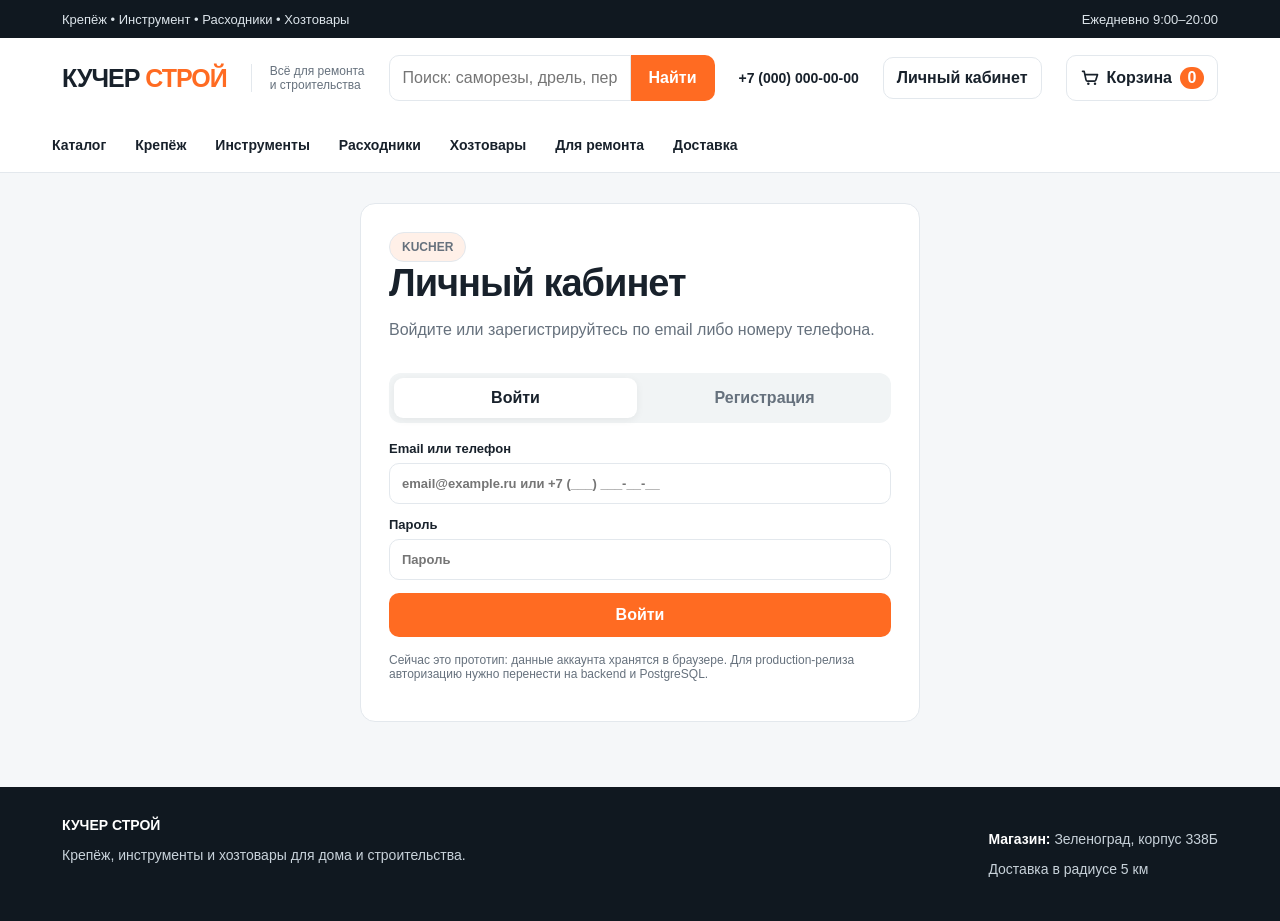
==== auth.html @ 2a833efd "Initial Kucher realese" ====
<!doctype html><html lang="ru"><head><meta charset="utf-8"><meta name="viewport" content="width=device-width, initial-scale=1"><title>Вход / регистрация — КУЧЕР СТРОЙ</title><link rel="stylesheet" href="styles.css"><link rel="stylesheet" href="features.css"></head><body data-page="auth"><header class="site-header"></header><main class="section"><div class="wrap"><div class="auth-wrap"><section class="panel auth-card"><div class="section-heading"><div><span class="eyebrow eyebrow-dark">Kucher</span><h1>Личный кабинет</h1><p>Войдите или зарегистрируйтесь по email либо номеру телефона.</p></div></div><div class="auth-tabs"><button class="auth-tab active" type="button" data-auth-tab="login">Войти</button><button class="auth-tab" type="button" data-auth-tab="register">Регистрация</button></div><form id="login-form" class="auth-form"><label>Email или телефон<input name="identifier" type="text" autocomplete="username" placeholder="email@example.ru или +7 (___) ___-__-__" required></label><label>Пароль<input name="password" type="password" autocomplete="current-password" placeholder="Пароль" required></label><button class="button button-primary" type="submit">Войти</button><p id="login-error" class="auth-error" hidden></p></form><form id="register-form" class="auth-form" hidden><label>Имя<input name="name" type="text" autocomplete="name" placeholder="Ваше имя"></label><label>Email или телефон<input name="identifier" type="text" autocomplete="username" placeholder="email@example.ru или +7 (___) ___-__-__" required></label><label>Пароль<input name="password" type="password" autocomplete="new-password" placeholder="Минимум 6 символов" required></label><label>Повторите пароль<input name="password2" type="password" autocomplete="new-password" placeholder="Пароль ещё раз" required></label><button class="button button-primary" type="submit">Создать аккаунт</button><p id="register-error" class="auth-error" hidden></p><p id="register-success" class="form-success" hidden>Аккаунт создан. Входим…</p></form><p class="auth-note">Сейчас это прототип: данные аккаунта хранятся в браузере. Для production-релиза авторизацию нужно перенести на backend и PostgreSQL.</p></section></div></div></main><footer class="site-footer"></footer><script src="products.js"></script><script src="app.js"></script></body></html>
---- styles.css ----
[hidden]{display:none!important}:root{--ink:#18212b;--muted:#66717d;--orange:#ff6b22;--dark:#101820;--bg:#f5f7f9;--card:#fff;--line:#e3e8ed;--green:#237a52;--shadow:0 12px 35px rgba(24,33,43,.09)}
*{box-sizing:border-box}html{scroll-behavior:smooth}body{margin:0;background:var(--bg);color:var(--ink);font-family:Arial,sans-serif}a{color:inherit;text-decoration:none}a:hover{color:var(--orange)}button,input{font:inherit}.wrap{max-width:1200px;margin:auto;padding:0 22px}.topbar{background:var(--dark);color:#dce4ea;font-size:13px}.topbar .wrap{height:38px;display:flex;justify-content:space-between;align-items:center}.site-header{position:sticky;top:0;z-index:10;background:#fff;border-bottom:1px solid var(--line)}.head{min-height:80px;display:flex;align-items:center;gap:24px}.logo{font-size:25px;font-weight:900;letter-spacing:-1px;white-space:nowrap}.logo b{color:var(--orange)}.tag{padding-left:18px;border-left:1px solid var(--line);color:var(--muted);font-size:12px}.search{flex:1;display:flex}.search input{min-width:0;flex:1;padding:13px;border:1px solid var(--line);border-radius:10px 0 0 10px}.search button,.button{border:0;border-radius:10px;padding:13px 18px;font-weight:800;cursor:pointer}.search button{border-radius:0 10px 10px 0;background:var(--orange);color:#fff}.phone{font-weight:800;font-size:14px}.cart-link{padding:11px 13px;border:1px solid var(--line);border-radius:10px;font-weight:800;white-space:nowrap}.cart-count{margin-left:4px;padding:2px 7px;border-radius:99px;background:var(--orange);color:#fff}.nav{display:flex;gap:5px;overflow:auto;padding:10px 0}.nav a{padding:9px 12px;border-radius:8px;white-space:nowrap;font-size:14px;font-weight:700}.nav a:hover,.nav a.active{background:#fff0e8;color:var(--orange)}.hero{padding:28px 0}.hero-box{min-height:370px;display:flex;align-items:center;padding:52px;border-radius:22px;background:linear-gradient(120deg,#151e27,#253746 58%,#ff6b22);color:#fff}.hero-box>div{max-width:650px}.eyebrow{display:inline-block;padding:7px 12px;border:1px solid #ffffff38;border-radius:99px;font-size:12px;font-weight:800;text-transform:uppercase}.hero h1{max-width:620px;margin:18px 0 12px;font-size:48px;line-height:1.05;letter-spacing:-2px}.hero p{max-width:560px;font-size:18px;line-height:1.5}.button{display:inline-block}.button-primary{background:var(--orange);color:#fff}.section{padding:30px 0}.section-heading{display:flex;align-items:end;justify-content:space-between;gap:15px;margin-bottom:18px}.section-heading h1,.section-heading h2{margin:0;letter-spacing:-1px}.section-heading h1{font-size:38px}.section-heading h2{font-size:29px}.section-heading p,.section-heading span,.result{color:var(--muted)}.categories{display:grid;grid-template-columns:repeat(5,1fr);gap:14px}.category{padding:18px;border:1px solid var(--line);border-radius:15px;background:var(--card);font-weight:800;text-align:left;cursor:pointer}.category span{display:block;margin-top:7px;color:var(--muted);font-size:13px;font-weight:400}.category:hover,.category.active{border-color:#ffb08b;box-shadow:var(--shadow)}.compact{margin-bottom:23px}.compact .category{padding:12px;font-size:14px}.compact .category span{display:none}.products{display:grid;grid-template-columns:repeat(4,1fr);gap:14px}.product-card{overflow:hidden;border:1px solid var(--line);border-radius:16px;background:#fff}.product-card:hover{box-shadow:var(--shadow);transform:translateY(-2px)}.product-image{height:190px;display:block;padding:16px;background:#f1f4f5}.product-image img{width:100%;height:100%;object-fit:contain}.product-body{padding:15px}.badge{display:inline-block;padding:5px 8px;border-radius:6px;background:#e8f6ef;color:var(--green);font-size:11px;font-weight:800}.product-name{display:block;min-height:44px;margin:10px 0 7px;font-weight:800;line-height:1.35}.price{font-size:21px;font-weight:900}.card-action{width:100%;margin-top:12px;background:var(--dark);color:#fff}.empty{padding:35px;border:1px dashed var(--line);border-radius:15px;background:#fff;text-align:center;color:var(--muted)}.benefits{display:grid;grid-template-columns:repeat(4,1fr);gap:14px}.benefits article,.panel{padding:20px;border:1px solid var(--line);border-radius:15px;background:#fff}.benefits b{display:block;margin-bottom:8px}.benefits span{color:var(--muted);font-size:14px}.site-footer{margin-top:35px;background:var(--dark);color:#c8d2da}.footer-content{display:flex;justify-content:space-between;gap:20px;padding:30px 22px;font-size:14px}.footer-content b{color:#fff}.back-link{display:inline-block;margin-bottom:20px;color:var(--muted);font-weight:700}.product-detail{display:grid;grid-template-columns:1fr 1fr;gap:28px}.detail-image,.detail-info{padding:30px;border:1px solid var(--line);border-radius:18px;background:#fff}.detail-image{min-height:450px}.detail-image img{width:100%;height:390px;object-fit:contain}.detail-info h1{margin:13px 0;font-size:36px;line-height:1.1}.description{color:var(--muted);line-height:1.55}.detail-price{margin:20px 0;font-size:32px;font-weight:900}.add-row{display:flex;gap:12px}.quantity{width:70px;padding:12px;border:1px solid var(--line);border-radius:10px;text-align:center}.specs{margin-top:24px;border-top:1px solid var(--line)}.spec{display:flex;justify-content:space-between;gap:20px;padding:11px 0;border-bottom:1px solid var(--line)}.spec span{color:var(--muted)}.cart-layout{display:grid;grid-template-columns:1.3fr .7fr;gap:20px}.cart-item{display:grid;grid-template-columns:90px 1fr auto;gap:16px;align-items:center;padding:15px 0;border-bottom:1px solid var(--line)}.cart-item:last-child{border:0}.cart-item img{width:90px;height:80px;object-fit:contain;background:#f1f4f5;border-radius:10px}.cart-item h3{margin:5px 0;font-size:16px}.item-actions{text-align:right}.item-actions input{width:52px;padding:8px;border:1px solid var(--line);border-radius:7px;text-align:center}.remove{margin-top:8px;border:0;background:none;color:#9b3b24;cursor:pointer}.total-row{display:flex;justify-content:space-between;padding:15px 0;margin-bottom:14px;border-block:1px solid var(--line);font-size:20px}.notice{color:var(--muted);font-size:13px;line-height:1.45}@media(max-width:900px){.tag,.phone{display:none}.categories{grid-template-columns:repeat(3,1fr)}.products{grid-template-columns:repeat(2,1fr)}.benefits{grid-template-columns:repeat(2,1fr)}.product-detail,.cart-layout{grid-template-columns:1fr}}@media(max-width:600px){.topbar .wrap>span+span{display:none}.head{flex-wrap:wrap;padding:13px 0;gap:12px}.search{order:3;flex-basis:100%}.hero-box{min-height:420px;padding:30px}.hero h1{font-size:36px}.section-heading h1{font-size:31px}.categories,.products{grid-template-columns:repeat(2,1fr)}.benefits{grid-template-columns:1fr}.footer-content{display:block}.footer-content p{margin-top:15px}.product-detail{gap:15px}.detail-image{min-height:290px;padding:18px}.detail-image img{height:260px}.detail-info h1{font-size:29px}.cart-item{grid-template-columns:70px 1fr}.cart-item img{width:70px;height:70px}.item-actions{grid-column:2;text-align:left}}

/* Cart icon + add-to-cart animation */
.cart-link{display:inline-flex;align-items:center;gap:7px;transition:transform .2s ease,box-shadow .2s ease}.cart-icon{width:20px;height:20px;flex:0 0 20px}.cart-icon circle{fill:currentColor;stroke:none}.cart-count{display:inline-flex;align-items:center;justify-content:center;min-width:24px;height:22px;padding:2px 7px;margin-left:1px}.cart-flyer{position:fixed;z-index:100;left:0;top:0;width:70px;height:70px;padding:7px;border-radius:14px;background:#fff;box-shadow:0 10px 30px #0002;pointer-events:none;transform:translate(0,0) scale(1);opacity:1;transition:transform .62s cubic-bezier(.22,.8,.26,1),opacity .62s ease}.cart-flyer img{width:100%;height:100%;object-fit:contain;border-radius:10px}.card-action:disabled,#add-product:disabled{cursor:wait;opacity:.8}

/* Cart page cleanup */
body[data-page="cart"]{min-height:100vh;display:flex;flex-direction:column;background:var(--dark)}
body[data-page="cart"] main{flex:1;background:var(--bg)}
body[data-page="cart"] .site-footer{margin-top:0}
.cart-heading{display:flex;align-items:center;justify-content:space-between;gap:16px;margin-bottom:18px}
.cart-heading h1{margin:0;letter-spacing:-1px;font-size:38px}
.button-danger{background:#fff;border:1px solid #e1b7ad;color:#9b3b24}
.button-danger:hover:not(:disabled){background:#fff5f2;border-color:#d89583;color:#842d1c}
.button-danger:disabled{opacity:.45;cursor:not-allowed}
@media(max-width:600px){.cart-heading{align-items:flex-start}.cart-heading h1{font-size:31px}.cart-heading .button{padding:10px 12px}}
---- features.css ----
.product-image{position:relative}.photo-count{position:absolute;right:10px;bottom:10px;padding:5px 8px;border-radius:99px;background:#18212bd9;color:#fff;font-size:12px;font-weight:700}.delivery-section{display:grid;grid-template-columns:.82fr 1.18fr;gap:28px;align-items:center;padding:34px;border:1px solid var(--line);border-radius:20px;background:#fff}.delivery-copy h2{margin:12px 0;font-size:32px;letter-spacing:-1px}.delivery-copy p,.delivery-copy li{color:var(--muted);line-height:1.5}.delivery-copy ul{padding-left:20px;margin:18px 0}.eyebrow-dark{border-color:var(--line);background:#fff0e8;color:var(--orange)}.delivery-map{position:relative;height:390px;border-radius:14px;overflow:hidden;background:#eef1f3}.delivery-radius-overlay{position:absolute;inset:0;pointer-events:none;z-index:2}.delivery-radius-circle{position:absolute;left:50%;top:50%;width:270px;height:270px;transform:translate(-50%,-50%);border:3px solid rgba(243,108,33,.9);border-radius:50%;background:rgba(243,108,33,.14);box-shadow:0 0 0 1px rgba(255,255,255,.7) inset}.delivery-radius-pin{position:absolute;left:50%;top:50%;width:18px;height:18px;transform:translate(-50%,-50%);border:3px solid #fff;border-radius:50%;background:var(--orange);box-shadow:0 2px 8px rgba(0,0,0,.25)}.delivery-radius-pin span{display:block;width:6px;height:6px;margin:3px auto;border-radius:50%;background:#fff}.delivery-radius-label{position:absolute;left:50%;top:50%;transform:translate(-50%,-190%);padding:7px 11px;border:1px solid rgba(243,108,33,.45);border-radius:999px;background:#fff;color:var(--ink);font-size:12px;font-weight:800;white-space:nowrap;box-shadow:0 4px 14px rgba(0,0,0,.14)}.map-caption{margin:10px 0 0;color:var(--muted);font-size:13px}.gallery{display:grid;gap:14px}.gallery-main{position:relative;display:flex;align-items:center;justify-content:center;min-height:390px;padding:10px;background:#f1f4f5;border-radius:14px}.gallery-main img{width:100%;height:370px;object-fit:contain}.gallery-control{position:absolute;top:50%;width:42px;height:42px;transform:translateY(-50%);border:0;border-radius:50%;background:#fff;color:var(--ink);box-shadow:var(--shadow);font-size:26px;cursor:pointer}.gallery-control:hover{background:var(--orange);color:#fff}.gallery-prev{left:14px}.gallery-next{right:14px}.gallery-thumbnails{display:flex;gap:10px;flex-wrap:wrap}.gallery-thumbnail{width:70px;height:70px;padding:4px;border:2px solid transparent;border-radius:10px;background:#f1f4f5;cursor:pointer}.gallery-thumbnail.active{border-color:var(--orange)}.gallery-thumbnail img{width:100%;height:100%;object-fit:contain}.gallery-status{margin:0;color:var(--muted);font-size:13px}@media(max-width:900px){.delivery-section{grid-template-columns:1fr}.delivery-map{height:330px}.delivery-radius-circle{width:230px;height:230px}}@media(max-width:600px){.delivery-section{padding:22px}.delivery-copy h2{font-size:27px}.gallery-main{min-height:270px}.gallery-main img{height:250px}.gallery-thumbnail{width:58px;height:58px}}

/* Order choice + personal cabinet */
.account-link{padding:11px 13px;border:1px solid var(--line);border-radius:10px;font-weight:800;white-space:nowrap}.account-link:hover{background:#fff0e8;color:var(--orange)}
.order-choice-modal{position:fixed;inset:0;z-index:1000;display:grid;place-items:center;padding:20px}.order-choice-backdrop{position:absolute;inset:0;background:rgba(16,24,32,.58)}.order-choice-card{position:relative;z-index:1;width:min(520px,100%);padding:28px;border-radius:20px;background:#fff;box-shadow:0 24px 70px rgba(0,0,0,.22)}.order-choice-close{position:absolute;right:15px;top:12px;width:36px;height:36px;border:0;border-radius:50%;background:#f1f4f5;color:var(--ink);font-size:25px;cursor:pointer}.order-choice-card h2{margin:15px 40px 8px 0}.order-choice-card>p{color:var(--muted)}.order-choice-actions{display:grid;gap:10px;margin-top:20px}.choice-secondary{border:1px solid var(--line);text-align:center;background:#f7f8f9}.manager-form{display:grid;gap:12px;margin-top:16px;padding-top:16px;border-top:1px solid var(--line)}.manager-form label,.cabinet-form label{display:grid;gap:7px;font-size:13px;font-weight:800}.manager-form input,.cabinet-form input{width:100%;padding:12px;border:1px solid var(--line);border-radius:10px}.optional{font-weight:400;color:var(--muted)}.manager-success,.form-success{color:var(--green);font-size:13px;font-weight:700}.cabinet-grid{display:grid;grid-template-columns:.8fr 1.2fr;gap:20px}.panel-heading{display:flex;align-items:center;justify-content:space-between;gap:16px;margin-bottom:15px}.panel-heading h2{margin:0;font-size:22px}.cabinet-form{display:grid;gap:13px}.cabinet-cart-list{display:grid;gap:10px}.cabinet-cart-item{display:grid;grid-template-columns:56px 1fr auto;gap:12px;align-items:center;padding:10px 0;border-bottom:1px solid var(--line)}.cabinet-cart-item img{width:56px;height:56px;border-radius:8px;background:#f1f4f5;object-fit:contain}.cabinet-cart-item div{display:grid;gap:4px}.cabinet-cart-item span{font-size:13px;color:var(--muted)}.cabinet-total{display:flex;justify-content:space-between;margin:15px 0;font-size:20px}.cabinet-checkout{width:100%}.history-item{padding:14px 0;border-bottom:1px solid var(--line)}.history-item:last-child{border-bottom:0}.history-item>div{display:flex;justify-content:space-between;gap:15px}.history-item span{color:var(--muted);font-size:13px}.history-item summary{margin-top:8px;color:var(--muted);cursor:pointer}.history-item details p{margin:7px 0 0;font-size:13px}.request-item{display:flex;justify-content:space-between;padding:10px 0;border-bottom:1px solid var(--line)}.section-inner{padding:20px 0 0}@media(max-width:900px){.cabinet-grid{grid-template-columns:1fr}}@media(max-width:600px){.order-choice-card{padding:22px}.account-link{display:none}.cabinet-cart-item{grid-template-columns:50px 1fr}.cabinet-cart-item>strong{grid-column:2}.panel-heading{align-items:flex-start;flex-direction:column}}
.auth-wrap{max-width:560px;margin:0 auto}.auth-card{padding:28px}.auth-tabs{display:grid;grid-template-columns:1fr 1fr;gap:6px;padding:5px;background:#f1f4f5;border-radius:12px;margin:18px 0}.auth-tab{border:0;background:transparent;padding:11px;border-radius:9px;font-weight:800;cursor:pointer;color:var(--muted)}.auth-tab.active{background:#fff;color:var(--ink);box-shadow:0 2px 8px rgba(0,0,0,.06)}.auth-form{display:grid;gap:13px}.auth-form label{display:grid;gap:7px;font-size:13px;font-weight:800}.auth-form input{width:100%;padding:12px;border:1px solid var(--line);border-radius:10px}.auth-error{color:#c23c2a;font-size:13px;font-weight:700;margin:0}.auth-note{font-size:12px;color:var(--muted);margin-top:16px}

.product-image{position:relative}.photo-count{position:absolute;right:10px;bottom:10px;padding:5px 8px;border-radius:99px;background:#18212bd9;color:#fff;font-size:12px;font-weight:700}.delivery-section{display:grid;grid-template-columns:.82fr 1.18fr;gap:28px;align-items:center;padding:34px;border:1px solid var(--line);border-radius:20px;background:#fff}.delivery-copy h2{margin:12px 0;font-size:32px;letter-spacing:-1px}.delivery-copy p,.delivery-copy li{color:var(--muted);line-height:1.5}.delivery-copy ul{padding-left:20px;margin:18px 0}.eyebrow-dark{border-color:var(--line);background:#fff0e8;color:var(--orange)}.delivery-map{position:relative;height:390px;border-radius:14px;overflow:hidden;background:#eef1f3}.map-api-placeholder{display:flex;align-items:center;justify-content:center;height:100%;padding:24px;text-align:center;color:var(--muted);background:#eef1f3}.map-caption{margin:10px 0 0;color:var(--muted);font-size:13px}.gallery{display:grid;gap:14px}.gallery-main{position:relative;display:flex;align-items:center;justify-content:center;min-height:390px;padding:10px;background:#f1f4f5;border-radius:14px}.gallery-main img{width:100%;height:370px;object-fit:contain}.gallery-control{position:absolute;top:50%;width:42px;height:42px;transform:translateY(-50%);border:0;border-radius:50%;background:#fff;color:var(--ink);box-shadow:var(--shadow);font-size:26px;cursor:pointer}.gallery-control:hover{background:var(--orange);color:#fff}.gallery-prev{left:14px}.gallery-next{right:14px}.gallery-thumbnails{display:flex;gap:10px;flex-wrap:wrap}.gallery-thumbnail{width:70px;height:70px;padding:4px;border:2px solid transparent;border-radius:10px;background:#f1f4f5;cursor:pointer}.gallery-thumbnail.active{border-color:var(--orange)}.gallery-thumbnail img{width:100%;height:100%;object-fit:contain}.gallery-status{margin:0;color:var(--muted);font-size:13px}@media(max-width:900px){.delivery-section{grid-template-columns:1fr}.delivery-map{height:330px}}@media(max-width:600px){.delivery-section{padding:22px}.delivery-copy h2{font-size:27px}.gallery-main{min-height:270px}.gallery-main img{height:250px}.gallery-thumbnail{width:58px;height:58px}}

/* Order choice + personal cabinet */
.account-link{padding:11px 13px;border:1px solid var(--line);border-radius:10px;font-weight:800;white-space:nowrap}.account-link:hover{background:#fff0e8;color:var(--orange)}
.order-choice-modal{position:fixed;inset:0;z-index:1000;display:grid;place-items:center;padding:20px}.order-choice-backdrop{position:absolute;inset:0;background:rgba(16,24,32,.58)}.order-choice-card{position:relative;z-index:1;width:min(520px,100%);padding:28px;border-radius:20px;background:#fff;box-shadow:0 24px 70px rgba(0,0,0,.22)}.order-choice-close{position:absolute;right:15px;top:12px;width:36px;height:36px;border:0;border-radius:50%;background:#f1f4f5;color:var(--ink);font-size:25px;cursor:pointer}.order-choice-card h2{margin:15px 40px 8px 0}.order-choice-card>p{color:var(--muted)}.order-choice-actions{display:grid;gap:10px;margin-top:20px}.choice-secondary{border:1px solid var(--line);text-align:center;background:#f7f8f9}.manager-form{display:grid;gap:12px;margin-top:16px;padding-top:16px;border-top:1px solid var(--line)}.manager-form label,.cabinet-form label{display:grid;gap:7px;font-size:13px;font-weight:800}.manager-form input,.cabinet-form input{width:100%;padding:12px;border:1px solid var(--line);border-radius:10px}.optional{font-weight:400;color:var(--muted)}.manager-success,.form-success{color:var(--green);font-size:13px;font-weight:700}.cabinet-grid{display:grid;grid-template-columns:.8fr 1.2fr;gap:20px}.panel-heading{display:flex;align-items:center;justify-content:space-between;gap:16px;margin-bottom:15px}.panel-heading h2{margin:0;font-size:22px}.cabinet-form{display:grid;gap:13px}.cabinet-cart-list{display:grid;gap:10px}.cabinet-cart-item{display:grid;grid-template-columns:56px 1fr auto;gap:12px;align-items:center;padding:10px 0;border-bottom:1px solid var(--line)}.cabinet-cart-item img{width:56px;height:56px;border-radius:8px;background:#f1f4f5;object-fit:contain}.cabinet-cart-item div{display:grid;gap:4px}.cabinet-cart-item span{font-size:13px;color:var(--muted)}.cabinet-total{display:flex;justify-content:space-between;margin:15px 0;font-size:20px}.cabinet-checkout{width:100%}.history-item{padding:14px 0;border-bottom:1px solid var(--line)}.history-item:last-child{border-bottom:0}.history-item>div{display:flex;justify-content:space-between;gap:15px}.history-item span{color:var(--muted);font-size:13px}.history-item summary{margin-top:8px;color:var(--muted);cursor:pointer}.history-item details p{margin:7px 0 0;font-size:13px}.request-item{display:flex;justify-content:space-between;padding:10px 0;border-bottom:1px solid var(--line)}.section-inner{padding:20px 0 0}@media(max-width:900px){.cabinet-grid{grid-template-columns:1fr}}@media(max-width:600px){.order-choice-card{padding:22px}.account-link{display:none}.cabinet-cart-item{grid-template-columns:50px 1fr}.cabinet-cart-item>strong{grid-column:2}.panel-heading{align-items:flex-start;flex-direction:column}}
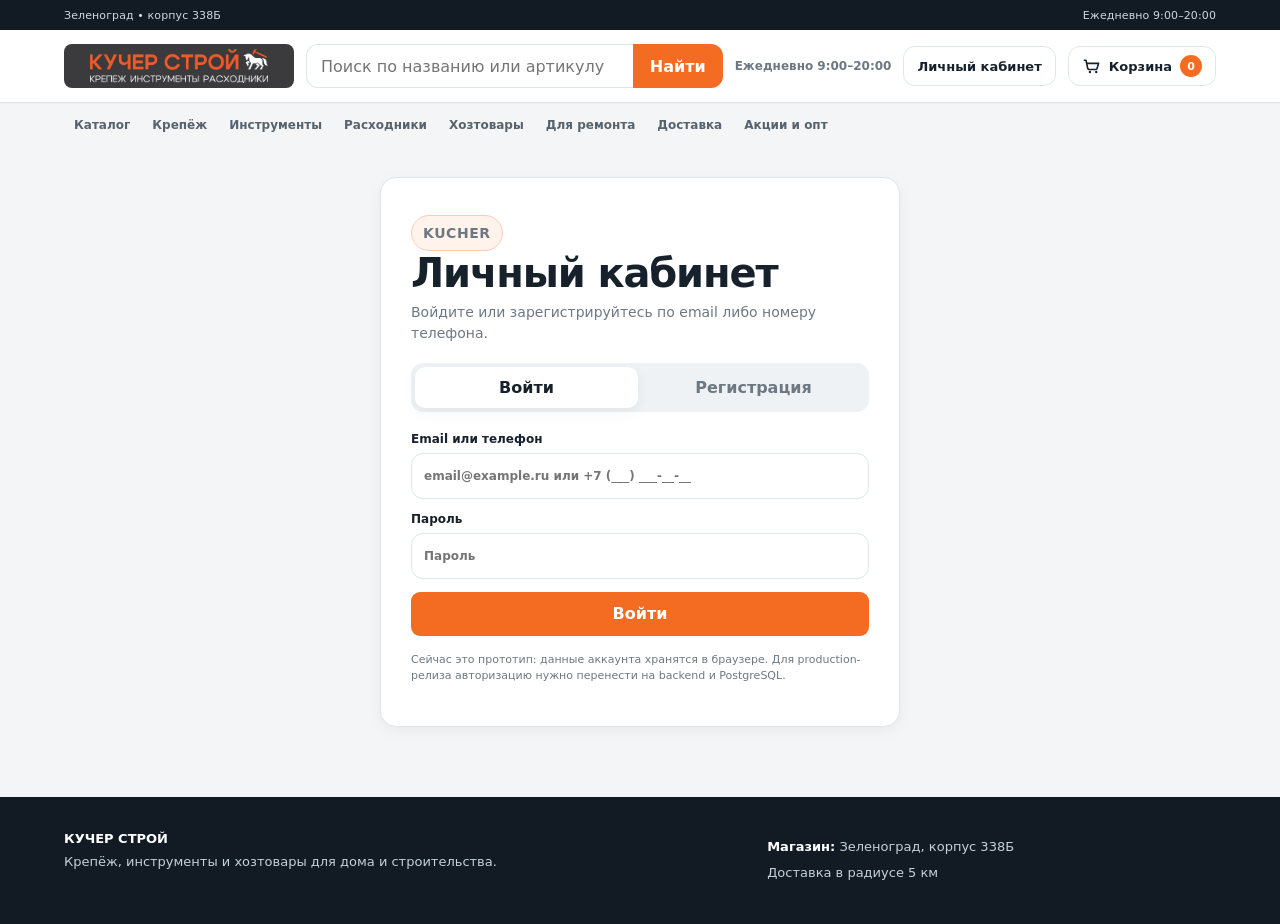
==== commit 6d7d0297: "Update Kycher" ====
--- a/auth.html
+++ b/auth.html
@@ -1 +1 @@
-<!doctype html><html lang="ru"><head><meta charset="utf-8"><meta name="viewport" content="width=device-width, initial-scale=1"><title>Вход / регистрация — КУЧЕР СТРОЙ</title><link rel="stylesheet" href="styles.css"><link rel="stylesheet" href="features.css"></head><body data-page="auth"><header class="site-header"></header><main class="section"><div class="wrap"><div class="auth-wrap"><section class="panel auth-card"><div class="section-heading"><div><span class="eyebrow eyebrow-dark">Kucher</span><h1>Личный кабинет</h1><p>Войдите или зарегистрируйтесь по email либо номеру телефона.</p></div></div><div class="auth-tabs"><button class="auth-tab active" type="button" data-auth-tab="login">Войти</button><button class="auth-tab" type="button" data-auth-tab="register">Регистрация</button></div><form id="login-form" class="auth-form"><label>Email или телефон<input name="identifier" type="text" autocomplete="username" placeholder="email@example.ru или +7 (___) ___-__-__" required></label><label>Пароль<input name="password" type="password" autocomplete="current-password" placeholder="Пароль" required></label><button class="button button-primary" type="submit">Войти</button><p id="login-error" class="auth-error" hidden></p></form><form id="register-form" class="auth-form" hidden><label>Имя<input name="name" type="text" autocomplete="name" placeholder="Ваше имя"></label><label>Email или телефон<input name="identifier" type="text" autocomplete="username" placeholder="email@example.ru или +7 (___) ___-__-__" required></label><label>Пароль<input name="password" type="password" autocomplete="new-password" placeholder="Минимум 6 символов" required></label><label>Повторите пароль<input name="password2" type="password" autocomplete="new-password" placeholder="Пароль ещё раз" required></label><button class="button button-primary" type="submit">Создать аккаунт</button><p id="register-error" class="auth-error" hidden></p><p id="register-success" class="form-success" hidden>Аккаунт создан. Входим…</p></form><p class="auth-note">Сейчас это прототип: данные аккаунта хранятся в браузере. Для production-релиза авторизацию нужно перенести на backend и PostgreSQL.</p></section></div></div></main><footer class="site-footer"></footer><script src="products.js"></script><script src="app.js"></script></body></html>
+<!doctype html><html lang="ru"><head><meta charset="utf-8"><meta name="viewport" content="width=device-width, initial-scale=1"><title>Вход / регистрация - КУЧЕР СТРОЙ</title><link rel="stylesheet" href="styles.css"><link rel="stylesheet" href="features.css"></head><body data-page="auth"><header class="site-header"></header><main class="section"><div class="wrap"><div class="auth-wrap"><section class="panel auth-card"><div class="section-heading"><div><span class="eyebrow eyebrow-dark">Kucher</span><h1>Личный кабинет</h1><p>Войдите или зарегистрируйтесь по email либо номеру телефона.</p></div></div><div class="auth-tabs"><button class="auth-tab active" type="button" data-auth-tab="login">Войти</button><button class="auth-tab" type="button" data-auth-tab="register">Регистрация</button></div><form id="login-form" class="auth-form"><label>Email или телефон<input name="identifier" type="text" autocomplete="username" placeholder="email@example.ru или +7 (___) ___-__-__" required></label><label>Пароль<input name="password" type="password" autocomplete="current-password" placeholder="Пароль" required></label><button class="button button-primary" type="submit">Войти</button><p id="login-error" class="auth-error" hidden></p></form><form id="register-form" class="auth-form" hidden><label>Имя<input name="name" type="text" autocomplete="name" placeholder="Ваше имя"></label><label>Email или телефон<input name="identifier" type="text" autocomplete="username" placeholder="email@example.ru или +7 (___) ___-__-__" required></label><label>Пароль<input name="password" type="password" autocomplete="new-password" placeholder="Минимум 6 символов" required></label><label>Повторите пароль<input name="password2" type="password" autocomplete="new-password" placeholder="Пароль ещё раз" required></label><button class="button button-primary" type="submit">Создать аккаунт</button><p id="register-error" class="auth-error" hidden></p><p id="register-success" class="form-success" hidden>Аккаунт создан. Входим…</p></form><p class="auth-note">Сейчас это прототип: данные аккаунта хранятся в браузере. Для production-релиза авторизацию нужно перенести на backend и PostgreSQL.</p></section></div></div></main><footer class="site-footer"></footer><script src="products.js"></script><script src="app.js"></script></body></html>
--- a/styles.css
+++ b/styles.css
@@ -1,16 +1,258 @@
-[hidden]{display:none!important}:root{--ink:#18212b;--muted:#66717d;--orange:#ff6b22;--dark:#101820;--bg:#f5f7f9;--card:#fff;--line:#e3e8ed;--green:#237a52;--shadow:0 12px 35px rgba(24,33,43,.09)}
-*{box-sizing:border-box}html{scroll-behavior:smooth}body{margin:0;background:var(--bg);color:var(--ink);font-family:Arial,sans-serif}a{color:inherit;text-decoration:none}a:hover{color:var(--orange)}button,input{font:inherit}.wrap{max-width:1200px;margin:auto;padding:0 22px}.topbar{background:var(--dark);color:#dce4ea;font-size:13px}.topbar .wrap{height:38px;display:flex;justify-content:space-between;align-items:center}.site-header{position:sticky;top:0;z-index:10;background:#fff;border-bottom:1px solid var(--line)}.head{min-height:80px;display:flex;align-items:center;gap:24px}.logo{font-size:25px;font-weight:900;letter-spacing:-1px;white-space:nowrap}.logo b{color:var(--orange)}.tag{padding-left:18px;border-left:1px solid var(--line);color:var(--muted);font-size:12px}.search{flex:1;display:flex}.search input{min-width:0;flex:1;padding:13px;border:1px solid var(--line);border-radius:10px 0 0 10px}.search button,.button{border:0;border-radius:10px;padding:13px 18px;font-weight:800;cursor:pointer}.search button{border-radius:0 10px 10px 0;background:var(--orange);color:#fff}.phone{font-weight:800;font-size:14px}.cart-link{padding:11px 13px;border:1px solid var(--line);border-radius:10px;font-weight:800;white-space:nowrap}.cart-count{margin-left:4px;padding:2px 7px;border-radius:99px;background:var(--orange);color:#fff}.nav{display:flex;gap:5px;overflow:auto;padding:10px 0}.nav a{padding:9px 12px;border-radius:8px;white-space:nowrap;font-size:14px;font-weight:700}.nav a:hover,.nav a.active{background:#fff0e8;color:var(--orange)}.hero{padding:28px 0}.hero-box{min-height:370px;display:flex;align-items:center;padding:52px;border-radius:22px;background:linear-gradient(120deg,#151e27,#253746 58%,#ff6b22);color:#fff}.hero-box>div{max-width:650px}.eyebrow{display:inline-block;padding:7px 12px;border:1px solid #ffffff38;border-radius:99px;font-size:12px;font-weight:800;text-transform:uppercase}.hero h1{max-width:620px;margin:18px 0 12px;font-size:48px;line-height:1.05;letter-spacing:-2px}.hero p{max-width:560px;font-size:18px;line-height:1.5}.button{display:inline-block}.button-primary{background:var(--orange);color:#fff}.section{padding:30px 0}.section-heading{display:flex;align-items:end;justify-content:space-between;gap:15px;margin-bottom:18px}.section-heading h1,.section-heading h2{margin:0;letter-spacing:-1px}.section-heading h1{font-size:38px}.section-heading h2{font-size:29px}.section-heading p,.section-heading span,.result{color:var(--muted)}.categories{display:grid;grid-template-columns:repeat(5,1fr);gap:14px}.category{padding:18px;border:1px solid var(--line);border-radius:15px;background:var(--card);font-weight:800;text-align:left;cursor:pointer}.category span{display:block;margin-top:7px;color:var(--muted);font-size:13px;font-weight:400}.category:hover,.category.active{border-color:#ffb08b;box-shadow:var(--shadow)}.compact{margin-bottom:23px}.compact .category{padding:12px;font-size:14px}.compact .category span{display:none}.products{display:grid;grid-template-columns:repeat(4,1fr);gap:14px}.product-card{overflow:hidden;border:1px solid var(--line);border-radius:16px;background:#fff}.product-card:hover{box-shadow:var(--shadow);transform:translateY(-2px)}.product-image{height:190px;display:block;padding:16px;background:#f1f4f5}.product-image img{width:100%;height:100%;object-fit:contain}.product-body{padding:15px}.badge{display:inline-block;padding:5px 8px;border-radius:6px;background:#e8f6ef;color:var(--green);font-size:11px;font-weight:800}.product-name{display:block;min-height:44px;margin:10px 0 7px;font-weight:800;line-height:1.35}.price{font-size:21px;font-weight:900}.card-action{width:100%;margin-top:12px;background:var(--dark);color:#fff}.empty{padding:35px;border:1px dashed var(--line);border-radius:15px;background:#fff;text-align:center;color:var(--muted)}.benefits{display:grid;grid-template-columns:repeat(4,1fr);gap:14px}.benefits article,.panel{padding:20px;border:1px solid var(--line);border-radius:15px;background:#fff}.benefits b{display:block;margin-bottom:8px}.benefits span{color:var(--muted);font-size:14px}.site-footer{margin-top:35px;background:var(--dark);color:#c8d2da}.footer-content{display:flex;justify-content:space-between;gap:20px;padding:30px 22px;font-size:14px}.footer-content b{color:#fff}.back-link{display:inline-block;margin-bottom:20px;color:var(--muted);font-weight:700}.product-detail{display:grid;grid-template-columns:1fr 1fr;gap:28px}.detail-image,.detail-info{padding:30px;border:1px solid var(--line);border-radius:18px;background:#fff}.detail-image{min-height:450px}.detail-image img{width:100%;height:390px;object-fit:contain}.detail-info h1{margin:13px 0;font-size:36px;line-height:1.1}.description{color:var(--muted);line-height:1.55}.detail-price{margin:20px 0;font-size:32px;font-weight:900}.add-row{display:flex;gap:12px}.quantity{width:70px;padding:12px;border:1px solid var(--line);border-radius:10px;text-align:center}.specs{margin-top:24px;border-top:1px solid var(--line)}.spec{display:flex;justify-content:space-between;gap:20px;padding:11px 0;border-bottom:1px solid var(--line)}.spec span{color:var(--muted)}.cart-layout{display:grid;grid-template-columns:1.3fr .7fr;gap:20px}.cart-item{display:grid;grid-template-columns:90px 1fr auto;gap:16px;align-items:center;padding:15px 0;border-bottom:1px solid var(--line)}.cart-item:last-child{border:0}.cart-item img{width:90px;height:80px;object-fit:contain;background:#f1f4f5;border-radius:10px}.cart-item h3{margin:5px 0;font-size:16px}.item-actions{text-align:right}.item-actions input{width:52px;padding:8px;border:1px solid var(--line);border-radius:7px;text-align:center}.remove{margin-top:8px;border:0;background:none;color:#9b3b24;cursor:pointer}.total-row{display:flex;justify-content:space-between;padding:15px 0;margin-bottom:14px;border-block:1px solid var(--line);font-size:20px}.notice{color:var(--muted);font-size:13px;line-height:1.45}@media(max-width:900px){.tag,.phone{display:none}.categories{grid-template-columns:repeat(3,1fr)}.products{grid-template-columns:repeat(2,1fr)}.benefits{grid-template-columns:repeat(2,1fr)}.product-detail,.cart-layout{grid-template-columns:1fr}}@media(max-width:600px){.topbar .wrap>span+span{display:none}.head{flex-wrap:wrap;padding:13px 0;gap:12px}.search{order:3;flex-basis:100%}.hero-box{min-height:420px;padding:30px}.hero h1{font-size:36px}.section-heading h1{font-size:31px}.categories,.products{grid-template-columns:repeat(2,1fr)}.benefits{grid-template-columns:1fr}.footer-content{display:block}.footer-content p{margin-top:15px}.product-detail{gap:15px}.detail-image{min-height:290px;padding:18px}.detail-image img{height:260px}.detail-info h1{font-size:29px}.cart-item{grid-template-columns:70px 1fr}.cart-item img{width:70px;height:70px}.item-actions{grid-column:2;text-align:left}}
-
-/* Cart icon + add-to-cart animation */
-.cart-link{display:inline-flex;align-items:center;gap:7px;transition:transform .2s ease,box-shadow .2s ease}.cart-icon{width:20px;height:20px;flex:0 0 20px}.cart-icon circle{fill:currentColor;stroke:none}.cart-count{display:inline-flex;align-items:center;justify-content:center;min-width:24px;height:22px;padding:2px 7px;margin-left:1px}.cart-flyer{position:fixed;z-index:100;left:0;top:0;width:70px;height:70px;padding:7px;border-radius:14px;background:#fff;box-shadow:0 10px 30px #0002;pointer-events:none;transform:translate(0,0) scale(1);opacity:1;transition:transform .62s cubic-bezier(.22,.8,.26,1),opacity .62s ease}.cart-flyer img{width:100%;height:100%;object-fit:contain;border-radius:10px}.card-action:disabled,#add-product:disabled{cursor:wait;opacity:.8}
-
-/* Cart page cleanup */
-body[data-page="cart"]{min-height:100vh;display:flex;flex-direction:column;background:var(--dark)}
-body[data-page="cart"] main{flex:1;background:var(--bg)}
-body[data-page="cart"] .site-footer{margin-top:0}
-.cart-heading{display:flex;align-items:center;justify-content:space-between;gap:16px;margin-bottom:18px}
-.cart-heading h1{margin:0;letter-spacing:-1px;font-size:38px}
-.button-danger{background:#fff;border:1px solid #e1b7ad;color:#9b3b24}
-.button-danger:hover:not(:disabled){background:#fff5f2;border-color:#d89583;color:#842d1c}
-.button-danger:disabled{opacity:.45;cursor:not-allowed}
-@media(max-width:600px){.cart-heading{align-items:flex-start}.cart-heading h1{font-size:31px}.cart-heading .button{padding:10px 12px}}
+[hidden]{display:none!important}
+:root{
+  --ink:#17212b;
+  --ink-soft:#2d3a46;
+  --muted:#6d7883;
+  --muted-2:#8b959e;
+  --orange:#f36c21;
+  --orange-dark:#d95612;
+  --orange-soft:#fff1e8;
+  --dark:#111922;
+  --dark-2:#1a2631;
+  --bg:#f4f6f7;
+  --surface:#fff;
+  --surface-soft:#eef2f4;
+  --line:#e1e6ea;
+  --green:#247a52;
+  --red:#b4462f;
+  --shadow-sm:0 6px 18px rgba(17,25,34,.06);
+  --shadow-md:0 14px 38px rgba(17,25,34,.09);
+  --shadow-lg:0 26px 70px rgba(17,25,34,.16);
+  --radius-sm:8px;
+  --radius-md:12px;
+  --radius-lg:16px;
+  --radius-xl:20px;
+}
+*{box-sizing:border-box}
+html{scroll-behavior:smooth}
+body{margin:0;background:var(--bg);color:var(--ink);font-family:Inter,ui-sans-serif,system-ui,-apple-system,BlinkMacSystemFont,"Segoe UI",sans-serif;-webkit-font-smoothing:antialiased}
+a{color:inherit;text-decoration:none}
+a:hover{color:var(--orange)}
+button,input,select{font:inherit}
+button{cursor:pointer}
+.wrap{width:min(1200px,100%);margin:0 auto;padding:0 24px}
+.topbar{background:var(--dark);color:#cfd7de;font-size:12px;letter-spacing:.01em}
+.topbar .wrap{height:36px;display:flex;align-items:center;justify-content:space-between}
+.site-header{position:sticky;top:0;z-index:50;background:rgba(255,255,255,.98);border-bottom:1px solid rgba(225,230,234,.92);box-shadow:0 8px 24px rgba(17,25,34,.08)}
+.head{position:relative}
+.head{min-height:84px;display:grid;grid-template-columns:minmax(180px,270px) auto minmax(280px,1fr) auto auto auto;align-items:center;gap:18px}
+.logo{display:flex;align-items:center;width:clamp(180px,22vw,270px);aspect-ratio:1823 / 355;height:auto;overflow:hidden;border-radius:10px;background:#3b3b3d;flex:0 1 clamp(180px,22vw,270px);min-width:0}
+.logo img{display:block;width:100%;height:100%;max-width:100%;max-height:100%;padding:4px;box-sizing:border-box;object-fit:contain;object-position:center}
+.logo:hover{color:inherit}
+
+.tag{padding-left:18px;border-left:1px solid var(--line);color:var(--muted);font-size:11px;line-height:1.35}
+.search{display:flex;min-width:0}
+.search input{flex:1;min-width:0;height:44px;padding:0 14px;border:1px solid var(--line);border-right:0;border-radius:var(--radius-md) 0 0 var(--radius-md);background:#fff;color:var(--ink);outline:none;transition:border-color .2s,box-shadow .2s}
+.search input:focus{border-color:#f6a67a;box-shadow:0 0 0 3px rgba(243,108,33,.10)}
+.search button,.button{min-height:44px;border:0;border-radius:var(--radius-md);padding:0 17px;font-weight:800;transition:transform .18s ease,box-shadow .18s ease,background .18s ease,color .18s ease,border-color .18s ease}
+.search button{background:var(--orange);color:#fff;border-radius:0 var(--radius-md) var(--radius-md) 0}
+.search button:hover{background:var(--orange-dark)}
+.phone{font-size:13px;font-weight:850;white-space:nowrap}
+.account-link,.cart-link,.logout-button{display:inline-flex;align-items:center;gap:8px;min-height:42px;padding:0 13px;border:1px solid var(--line);border-radius:var(--radius-md);background:#fff;font-size:13px;font-weight:850;white-space:nowrap;transition:background .18s,border-color .18s,color .18s}
+.account-link:hover,.cart-link:hover,.logout-button:hover{border-color:#f4b28f;background:var(--orange-soft);color:var(--orange)}
+.logout-button{color:var(--muted)}
+.cart-icon{width:19px;height:19px;flex:0 0 19px}
+.cart-icon circle{fill:currentColor;stroke:none}
+.cart-count{display:inline-flex;align-items:center;justify-content:center;min-width:22px;height:22px;padding:0 6px;border-radius:999px;background:var(--orange);color:#fff;font-size:11px;line-height:1}
+.nav{display:flex;gap:4px;overflow:auto;padding:9px 24px 11px;scrollbar-width:none}
+.nav::-webkit-scrollbar{display:none}
+.nav a{padding:8px 11px;border-radius:var(--radius-sm);font-size:13px;font-weight:760;color:#53606b;white-space:nowrap}
+.nav a:hover{background:var(--surface-soft);color:var(--ink)}
+.nav a.active{background:var(--dark);color:#fff}
+.section{padding:34px 0}
+.section-heading{display:flex;align-items:flex-end;justify-content:space-between;gap:18px;margin-bottom:20px}
+.section-heading h1,.section-heading h2{margin:0;letter-spacing:-1.15px;line-height:1.1}
+.section-heading h1{font-size:40px}
+.section-heading h2{font-size:30px}
+.section-heading p,.section-heading span,.result{margin:7px 0 0;color:var(--muted);font-size:14px;line-height:1.45}
+.hero{padding:26px 0 12px}
+.hero-box{min-height:440px;position:relative;overflow:hidden;display:grid;grid-template-columns:minmax(0,1.15fr) minmax(320px,.85fr);align-items:center;padding:54px 58px;border-radius:var(--radius-xl);background:linear-gradient(135deg,#111922 0%,#1c2935 58%,#2d3f4f 100%);color:#fff;box-shadow:var(--shadow-lg)}
+.hero-box:after{content:"";position:absolute;right:-130px;bottom:-170px;width:470px;height:470px;border-radius:50%;background:radial-gradient(circle,rgba(243,108,33,.88),rgba(243,108,33,0) 68%);pointer-events:none}
+.hero-copy{position:relative;z-index:2;max-width:650px}
+.hero h1{max-width:650px;margin:18px 0 14px;font-size:56px;line-height:.98;letter-spacing:-2.8px}
+.hero p{max-width:560px;margin:0;font-size:18px;line-height:1.55;color:#d7e0e6}
+.eyebrow{display:inline-flex;align-items:center;padding:7px 11px;border:1px solid rgba(255,255,255,.16);border-radius:999px;font-size:11px;font-weight:850;letter-spacing:.04em;text-transform:uppercase}
+.eyebrow-dark{border-color:#f7ccb7;background:var(--orange-soft);color:var(--orange)}
+.hero-actions{display:flex;align-items:center;gap:12px;margin-top:26px;flex-wrap:wrap}
+.button{display:inline-flex;align-items:center;justify-content:center;gap:8px}
+.button:hover{transform:translateY(-1px);box-shadow:var(--shadow-sm)}
+.button-primary{background:var(--orange);color:#fff}
+.button-primary:hover{background:var(--orange-dark);color:#fff}
+.button-secondary,.choice-secondary{background:#fff;border:1px solid var(--line);color:var(--ink)}
+.button-secondary:hover,.choice-secondary:hover{border-color:#f2aa86;background:var(--orange-soft);color:var(--orange)}
+.hero-stats{display:flex;gap:12px;margin-top:28px;flex-wrap:wrap}
+.hero-stat{min-width:120px;padding:12px 14px;border:1px solid rgba(255,255,255,.13);border-radius:var(--radius-md);background:rgba(255,255,255,.06)}
+.hero-stat strong{display:block;font-size:17px}.hero-stat span{display:block;margin-top:3px;color:#aebbc4;font-size:11px}
+.hero-art{position:relative;z-index:1;min-height:310px;display:flex;align-items:center;justify-content:center}
+.hero-card{position:absolute;width:210px;padding:12px;border-radius:18px;background:#fff;box-shadow:0 20px 44px rgba(0,0,0,.22)}
+.hero-card img{display:block;width:100%;height:170px;object-fit:contain;border-radius:12px;background:#f2f4f5}
+.hero-card span{display:block;margin:9px 4px 2px;color:var(--ink);font-weight:850;font-size:13px}
+.hero-card small{display:block;margin:0 4px 4px;color:var(--muted);font-size:11px}
+.hero-card-main{transform:rotate(-5deg);left:18px;top:24px}.hero-card-side{transform:rotate(7deg);right:5px;bottom:12px;width:180px}.hero-card-side img{height:145px}
+.categories{display:grid;grid-template-columns:repeat(5,1fr);gap:12px}
+.category{position:relative;min-height:102px;padding:18px;border:1px solid var(--line);border-radius:var(--radius-lg);background:var(--surface);font-weight:850;text-align:left;transition:transform .18s ease,border-color .18s ease,box-shadow .18s ease,background .18s ease}
+.category:before{content:"";display:block;width:34px;height:34px;margin-bottom:14px;border-radius:10px;background:var(--orange-soft)}
+.category:hover{transform:translateY(-2px);border-color:#d4dce2;box-shadow:var(--shadow-md)}
+.category.active{transform:translateY(-1px);border-color:var(--dark);background:var(--dark);color:#fff;box-shadow:var(--shadow-md)}
+.category.active span{color:#c8d1d8}
+.category.active .category-icon{background:var(--orange-soft);color:var(--orange)}
+.category span{display:block;margin-top:6px;color:var(--muted);font-size:12px;font-weight:500;line-height:1.35}
+.compact{margin-bottom:22px}.compact .category{min-height:0;padding:13px 14px}.compact .category:before{display:none}.compact .category span{display:none}
+.products{display:grid;grid-template-columns:repeat(4,1fr);gap:14px}
+.product-card{overflow:hidden;border:1px solid var(--line);border-radius:var(--radius-lg);background:#fff;transition:transform .18s ease,border-color .18s ease,box-shadow .18s ease}
+.product-card:hover{transform:translateY(-3px);border-color:#d4dce2;box-shadow:var(--shadow-md)}
+.product-image{position:relative;display:block;height:218px;padding:14px;background:linear-gradient(180deg,#f6f7f8,#eef2f4)}
+.product-image img{width:100%;height:100%;object-fit:contain;transition:transform .25s ease}.product-card:hover .product-image img{transform:scale(1.025)}
+.photo-count{position:absolute;right:10px;bottom:10px;padding:5px 8px;border-radius:999px;background:rgba(23,33,43,.86);color:#fff;font-size:11px;font-weight:750}
+.product-body{padding:16px}.badge{display:inline-flex;align-items:center;min-height:24px;padding:0 8px;border-radius:999px;background:#eaf7f0;color:var(--green);font-size:10px;font-weight:850;letter-spacing:.02em}
+.product-name{display:block;min-height:45px;margin:10px 0 8px;font-weight:850;line-height:1.35}.product-name:hover{color:var(--ink)}
+.price{font-size:22px;font-weight:950;letter-spacing:-.5px}.card-action{width:100%;margin-top:13px;background:var(--dark);color:#fff}.card-action:hover{background:var(--orange)}
+.empty{padding:32px;border:1px dashed #cfd7dd;border-radius:var(--radius-lg);background:#fff;text-align:center;color:var(--muted)}
+.benefits{display:grid;grid-template-columns:repeat(4,1fr);gap:12px}.benefits article{position:relative;padding:20px;border:1px solid var(--line);border-radius:var(--radius-lg);background:#fff}.benefits article:before{content:"";display:block;width:10px;height:10px;margin-bottom:14px;border-radius:50%;background:var(--orange)}.benefits b{display:block;margin-bottom:7px;font-size:14px}.benefits span{color:var(--muted);font-size:13px;line-height:1.45}
+.site-footer{margin-top:40px;background:var(--dark);color:#c6d0d8}.footer-content{display:grid;grid-template-columns:1.2fr .8fr;gap:30px;padding:34px 24px;font-size:13px}.footer-content b{color:#fff}.footer-content p{margin:7px 0;line-height:1.45}
+.back-link{display:inline-flex;align-items:center;gap:6px;margin-bottom:18px;color:var(--muted);font-weight:800;font-size:13px}.back-link:hover{color:var(--orange)}
+.panel{padding:24px;border:1px solid var(--line);border-radius:var(--radius-lg);background:#fff;box-shadow:var(--shadow-sm)}
+.product-detail{display:grid;grid-template-columns:1.04fr .96fr;gap:20px}.detail-image,.detail-info{padding:24px;border:1px solid var(--line);border-radius:var(--radius-lg);background:#fff}.detail-image{min-height:500px}.gallery{display:grid;gap:12px}.gallery-main{position:relative;display:flex;align-items:center;justify-content:center;min-height:420px;padding:16px;border-radius:var(--radius-md);background:#f1f4f5}.gallery-main img{width:100%;height:390px;object-fit:contain}.gallery-control{position:absolute;top:50%;width:42px;height:42px;transform:translateY(-50%);border:1px solid var(--line);border-radius:50%;background:#fff;color:var(--ink);box-shadow:var(--shadow-sm);font-size:25px;cursor:pointer}.gallery-control:hover{background:var(--orange);border-color:var(--orange);color:#fff}.gallery-prev{left:14px}.gallery-next{right:14px}.gallery-thumbnails{display:flex;gap:9px;flex-wrap:wrap}.gallery-thumbnail{width:66px;height:66px;padding:4px;border:2px solid transparent;border-radius:10px;background:#f1f4f5;cursor:pointer}.gallery-thumbnail.active{border-color:var(--orange)}.gallery-thumbnail img{width:100%;height:100%;object-fit:contain}.gallery-status{margin:0;color:var(--muted);font-size:12px}
+.detail-info>p{margin:8px 0;color:var(--muted);font-size:13px}.detail-info h1{margin:12px 0;font-size:40px;line-height:1.03;letter-spacing:-1.6px}.description{color:var(--muted);line-height:1.6;font-size:14px}.detail-price{margin:24px 0;font-size:34px;font-weight:950;letter-spacing:-1px}.add-row{display:flex;gap:10px}.quantity{width:70px;height:46px;padding:0 11px;border:1px solid var(--line);border-radius:var(--radius-md);text-align:center;outline:none}.quantity:focus{border-color:#f5ab86;box-shadow:0 0 0 3px rgba(243,108,33,.1)}.add-row .button{flex:1}.specs{margin-top:25px;border-top:1px solid var(--line)}.spec{display:flex;justify-content:space-between;gap:20px;padding:12px 0;border-bottom:1px solid var(--line);font-size:13px}.spec span{color:var(--muted)}
+.cart-layout{display:grid;grid-template-columns:1.3fr .7fr;gap:16px}.cart-heading{display:flex;align-items:flex-end;justify-content:space-between;gap:16px;margin-bottom:18px}.cart-heading h1{margin:0;font-size:40px;letter-spacing:-1.4px}.cart-item{display:grid;grid-template-columns:86px 1fr auto;gap:15px;align-items:center;padding:15px 0;border-bottom:1px solid var(--line)}.cart-item:last-child{border-bottom:0}.cart-item img{width:86px;height:78px;object-fit:contain;background:#f1f4f5;border-radius:10px}.cart-item h3{margin:5px 0;font-size:15px}.item-actions{text-align:right}.item-actions input{width:52px;height:36px;border:1px solid var(--line);border-radius:8px;text-align:center}.remove{margin-top:8px;border:0;background:none;color:var(--red);font-size:12px;font-weight:800;cursor:pointer}.order-summary{position:sticky;top:112px;height:max-content}.order-summary h2{margin:0;font-size:22px}.total-row{display:flex;justify-content:space-between;padding:16px 0;margin:10px 0 16px;border-block:1px solid var(--line);font-size:18px}.order-summary .button{width:100%;margin-top:8px}.notice{color:var(--muted);font-size:12px;line-height:1.5}.button-danger{background:var(--orange-soft);border:1px solid #f4c3aa;color:var(--orange)}.button-danger:hover:not(:disabled){background:#ffe5d7;border-color:#efa67e;color:var(--orange-dark)}.button-danger:disabled{opacity:.45;cursor:not-allowed}
+.catalog-controls{display:grid;grid-template-columns:repeat(3,1fr);gap:12px;margin:0 0 18px}.catalog-controls label{display:grid;gap:6px;color:var(--muted);font-size:12px;font-weight:800}.catalog-controls select{width:100%;height:44px;padding:0 12px;border:1px solid var(--line);border-radius:var(--radius-md);background:#fff;color:var(--ink);outline:none}.catalog-controls select:focus{border-color:#f5ab86;box-shadow:0 0 0 3px rgba(243,108,33,.1)}
+.offers-grid,.wholesale-grid{display:grid;grid-template-columns:repeat(2,1fr);gap:14px}.wholesale-grid{grid-template-columns:repeat(3,1fr)}.offer-card{padding:24px;border:1px solid var(--line);border-radius:var(--radius-lg);background:#fff}.offer-card h2,.offer-card h3{margin:13px 0 9px}.offer-card p{color:var(--muted);line-height:1.5;font-size:14px}.offer-card .button{margin-top:12px}.offer-accent{background:linear-gradient(135deg,#17232d,#273846);color:#fff;border-color:transparent}.offer-accent p{color:#d8e0e6}.wholesale-callout{display:flex;align-items:center;justify-content:space-between;gap:24px;margin-top:20px;padding:24px;border:1px solid #f3cfbd;border-radius:var(--radius-lg);background:var(--orange-soft)}.wholesale-callout h2{margin:11px 0 7px}.wholesale-callout p{margin:0;color:var(--muted);line-height:1.5}
+.delivery-section{display:grid;grid-template-columns:.88fr 1.12fr;gap:18px;align-items:center;padding:18px;border:1px solid var(--line);border-radius:var(--radius-xl);background:#fff;box-shadow:var(--shadow-sm)}.delivery-copy{display:flex;flex-direction:column;justify-content:center}.delivery-copy h2{margin:10px 0;font-size:30px;letter-spacing:-1.1px}.delivery-copy p,.delivery-copy li{color:var(--muted);line-height:1.55;font-size:14px}.delivery-copy ul{padding-left:19px;margin:12px 0 16px}.delivery-map{position:relative;height:350px;border-radius:var(--radius-lg);overflow:hidden;background:#eef1f3}.map-api-placeholder{display:flex;align-items:center;justify-content:center;height:100%;padding:24px;text-align:center;color:var(--muted);background:#eef1f3}.map-caption{margin:9px 0 0;color:var(--muted);font-size:12px}
+.order-choice-modal{position:fixed;inset:0;z-index:1000;display:grid;place-items:center;padding:20px}.order-choice-backdrop{position:absolute;inset:0;background:rgba(11,18,25,.62);backdrop-filter:blur(2px)}.order-choice-card{position:relative;z-index:1;width:min(600px,100%);padding:30px;border-radius:var(--radius-xl);background:#fff;box-shadow:var(--shadow-lg)}.order-choice-close{position:absolute;right:14px;top:14px;width:36px;height:36px;border:0;border-radius:50%;background:#f1f4f5;color:var(--ink);font-size:23px;cursor:pointer}.order-choice-close:hover{background:var(--orange-soft);color:var(--orange)}.order-choice-card h2{margin:15px 50px 7px 0;font-size:26px;letter-spacing:-.7px}.order-choice-card>p{color:var(--muted);margin:0}.order-choice-actions{display:grid;grid-template-columns:1fr 1fr;gap:10px;margin-top:20px}.order-choice-actions .button{min-height:54px}.manager-form{display:grid;gap:11px;margin-top:18px;padding-top:18px;border-top:1px solid var(--line)}.manager-form label,.cabinet-form label{display:grid;gap:7px;font-size:12px;font-weight:850}.manager-form input,.cabinet-form input{width:100%;height:44px;padding:0 12px;border:1px solid var(--line);border-radius:var(--radius-md);outline:none}.manager-form input:focus,.cabinet-form input:focus{border-color:#f5ab86;box-shadow:0 0 0 3px rgba(243,108,33,.1)}.optional{font-weight:500;color:var(--muted)}.manager-success,.form-success{color:var(--green);font-size:12px;font-weight:800}
+.auth-wrap{max-width:520px;margin:0 auto}.auth-card{padding:30px}.auth-tabs{display:grid;grid-template-columns:1fr 1fr;gap:4px;padding:4px;background:#eef2f4;border-radius:var(--radius-md);margin:20px 0}.auth-tab{border:0;background:transparent;padding:11px;border-radius:10px;font-weight:850;cursor:pointer;color:var(--muted)}.auth-tab.active{background:#fff;color:var(--ink);box-shadow:var(--shadow-sm)}.auth-form{display:grid;gap:13px}.auth-form label{display:grid;gap:7px;font-size:12px;font-weight:850}.auth-form input{width:100%;height:46px;padding:0 12px;border:1px solid var(--line);border-radius:var(--radius-md);outline:none}.auth-form input:focus{border-color:#f5ab86;box-shadow:0 0 0 3px rgba(243,108,33,.1)}.auth-form .button{width:100%}.auth-error{color:#c23c2a;font-size:12px;font-weight:800;margin:0}.auth-note{font-size:11px;color:var(--muted);margin-top:16px;line-height:1.5}
+.cabinet-grid{display:grid;grid-template-columns:.75fr 1.25fr;gap:16px}.panel-heading{display:flex;align-items:center;justify-content:space-between;gap:16px;margin-bottom:16px}.panel-heading h2{margin:0;font-size:21px;letter-spacing:-.4px}.cabinet-form{display:grid;gap:13px}.cabinet-cart-list{display:grid;gap:8px}.cabinet-cart-item{display:grid;grid-template-columns:54px 1fr auto;gap:11px;align-items:center;padding:10px 0;border-bottom:1px solid var(--line)}.cabinet-cart-item img{width:54px;height:54px;border-radius:8px;background:#f1f4f5;object-fit:contain}.cabinet-cart-item div{display:grid;gap:4px}.cabinet-cart-item span{font-size:12px;color:var(--muted)}.cabinet-total{display:flex;justify-content:space-between;margin:14px 0;font-size:18px}.cabinet-checkout{width:100%}.history-item{padding:14px 0;border-bottom:1px solid var(--line)}.history-item:last-child{border-bottom:0}.history-item>div{display:flex;justify-content:space-between;gap:15px}.history-item span{color:var(--muted);font-size:12px}.history-item summary{margin-top:8px;color:var(--muted);cursor:pointer;font-size:12px}.history-item details p{margin:7px 0 0;font-size:12px}.request-item{display:flex;justify-content:space-between;padding:10px 0;border-bottom:1px solid var(--line);font-size:12px}.section-inner{padding:18px 0 0}
+body[data-page="cart"]{min-height:100vh;display:flex;flex-direction:column;background:var(--dark)}body[data-page="cart"] main{flex:1;background:var(--bg)}body[data-page="cart"] .site-footer{margin-top:0}
+.hero-product-note{font-size:12px;color:#b8c3cb}
+.cabinet-logout{white-space:nowrap}.section-heading>div:first-child{min-width:0}
+
+@media(max-width:1100px){.head{grid-template-columns:auto auto minmax(220px,1fr) auto auto;gap:12px}.phone{display:none}.categories{grid-template-columns:repeat(3,1fr)}.products{grid-template-columns:repeat(3,1fr)}.benefits{grid-template-columns:repeat(2,1fr)}}
+@media(max-width:900px){.head{grid-template-columns:auto 1fr auto auto}.tag{display:none}.hero-box{grid-template-columns:1fr;padding:42px}.hero h1{font-size:48px}.hero-art{min-height:260px}.product-detail,.cart-layout,.delivery-section,.cabinet-grid{grid-template-columns:1fr}.order-summary{position:static}.delivery-map{height:280px}.offers-grid,.wholesale-grid{grid-template-columns:1fr 1fr}}
+@media(max-width:700px){
+.wrap{padding:0 16px}.topbar .wrap{height:34px}.topbar .wrap>span+span{display:none}.head{grid-template-columns:auto 1fr auto;padding:13px 16px;gap:9px}.search{grid-column:1/-1;grid-row:2}.account-link{display:none}.logo{width:min(200px,52vw);height:auto;flex-basis:min(200px,52vw)}.nav{padding-inline:16px}.hero{padding-top:16px}.hero-box{min-height:0;padding:30px 24px}.hero h1{font-size:38px;letter-spacing:-1.7px}.hero p{font-size:16px}.hero-art{min-height:230px}.hero-card{width:165px}.hero-card img{height:130px}.hero-card-side{width:145px}.hero-card-side img{height:112px}.section{padding:26px 0}.section-heading h1{font-size:32px}.section-heading h2{font-size:25px}.categories,.products{grid-template-columns:repeat(2,1fr)}.products{gap:10px}.product-image{height:165px}.product-body{padding:12px}.product-name{font-size:13px}.price{font-size:19px}.benefits{grid-template-columns:1fr}.footer-content{grid-template-columns:1fr;padding:28px 16px}.detail-info h1{font-size:30px}.detail-image{min-height:350px;padding:16px}.gallery-main{min-height:320px}.gallery-main img{height:285px}.cart-heading{align-items:flex-start}.cart-heading h1{font-size:32px}.cart-item{grid-template-columns:68px 1fr}.cart-item img{width:68px;height:68px}.item-actions{grid-column:2;text-align:left}.order-choice-actions{grid-template-columns:1fr}.order-choice-card{padding:24px}.delivery-section{padding:18px}.delivery-copy h2{font-size:28px}.delivery-map{height:280px}.offers-grid,.wholesale-grid,.catalog-controls{grid-template-columns:1fr}}
+@media(max-width:430px){.categories,.products{grid-template-columns:1fr 1fr}.category{padding:14px}.hero-stats{display:grid;grid-template-columns:1fr 1fr}.hero-stat{min-width:0}.cart-link span:nth-child(2){display:none}.search button{padding:0 14px}.section-heading{align-items:flex-start;flex-direction:column;gap:8px}}
+.category .category-icon{display:grid;place-items:center;width:34px;height:34px;margin:0 0 13px;border-radius:10px;background:var(--orange-soft);color:var(--orange);font-size:15px;font-weight:900}.category .category-icon::before{content:none}.category>strong{display:block;font-size:14px}.category>span:not(.category-icon){margin-top:6px}
+
+@media (prefers-reduced-motion: reduce){.site-header,.site-header *,.button,.product-card,.product-image img,.cart-flyer{transition:none!important;animation:none!important;scroll-behavior:auto!important}}
+
+/* === Kucher commerce refinement === */
+:root{
+  --orange:#f36c21;
+  --orange-dark:#d95512;
+  --orange-soft:#fff3eb;
+  --dark:#121b24;
+  --dark-2:#1d2a35;
+  --bg:#f3f5f6;
+  --line:#dfe5e9;
+  --line-strong:#cfd7dc;
+  --shadow-sm:0 4px 14px rgba(18,27,36,.05);
+  --shadow-md:0 10px 28px rgba(18,27,36,.08);
+  --shadow-lg:0 22px 55px rgba(18,27,36,.13);
+}
+body{background:var(--bg);color:var(--ink)}
+.topbar{height:30px;background:var(--dark);font-size:11px}
+.topbar .wrap{height:30px}
+.site-header{border-bottom-color:var(--line);box-shadow:0 1px 0 rgba(18,27,36,.02)}
+.head{min-height:72px;grid-template-columns:minmax(180px,230px) minmax(300px,1fr) auto auto auto;gap:12px}
+.logo{width:min(230px,22vw);border-radius:8px;background:#3b3b3d}
+.logo img{padding:5px}
+.tag,.phone{display:none}
+.availability{font-size:12px;font-weight:800;color:var(--muted);white-space:nowrap}
+.account-link,.cart-link{min-height:40px;border-color:var(--line);background:#fff}
+.account-link:hover,.cart-link:hover{border-color:#d9dfe3;background:#f8fafb;color:var(--ink)}
+.cart-link .cart-count{background:var(--orange);color:#fff}
+.nav{gap:2px;padding:7px 24px 8px;border-top:1px solid #f0f2f3}
+.nav a{padding:7px 10px;border-radius:7px;font-size:12px;font-weight:820;color:#56626d}
+.nav a:hover{background:#eef2f4;color:var(--ink)}
+.nav a.active{background:var(--dark);color:#fff}
+.nav a.active:hover{background:var(--dark);color:#fff}
+
+.hero{padding:22px 0 8px}
+.hero-box{min-height:390px;grid-template-columns:minmax(0,1.05fr) minmax(390px,.95fr);padding:42px 46px;border-radius:18px;box-shadow:var(--shadow-lg);background:linear-gradient(135deg,#121b24 0%,#1b2934 70%,#243846 100%)}
+.hero-box:after{width:360px;height:360px;right:-100px;bottom:-150px;background:radial-gradient(circle,rgba(243,108,33,.6),rgba(243,108,33,0) 70%)}
+.hero h1{font-size:50px;letter-spacing:-2.2px;max-width:620px}
+.hero p{font-size:17px;max-width:540px}
+.hero-actions{margin-top:22px}
+.hero-stat{padding:11px 13px;background:rgba(255,255,255,.04);border-color:rgba(255,255,255,.11)}
+.hero-stat strong{font-size:16px}
+.hero-visual{position:relative;min-height:300px;display:grid;grid-template-columns:1fr 120px;gap:12px;align-items:stretch;z-index:1}
+.hero-photo{position:relative;display:flex;flex-direction:column;justify-content:flex-end;overflow:hidden;border-radius:16px;background:#f4f6f7;box-shadow:0 18px 40px rgba(0,0,0,.24)}
+.hero-photo img{position:absolute;inset:0;width:100%;height:100%;object-fit:contain;padding:28px;background:linear-gradient(180deg,#f7f8f9,#edf1f3)}
+.hero-photo:after{content:"";position:absolute;inset:auto 0 0;height:38%;background:linear-gradient(180deg,transparent,rgba(18,27,36,.78));z-index:1}
+.hero-photo-meta{position:relative;z-index:2;padding:18px;color:#fff}
+.hero-photo-meta strong{display:block;font-size:17px}.hero-photo-meta span{display:block;margin-top:4px;font-size:12px;color:#d8e0e5}
+.hero-shelf{display:grid;grid-template-rows:repeat(3,1fr);gap:10px}
+.hero-shelf img{width:100%;height:100%;object-fit:contain;padding:12px;border-radius:12px;background:#fff;box-shadow:0 10px 24px rgba(0,0,0,.16)}
+
+.section{padding:30px 0}
+.section-heading{margin-bottom:16px}
+.section-heading h2{font-size:28px}
+.section-heading a{font-size:13px;font-weight:850;color:var(--muted)}
+.section-heading a:hover{color:var(--orange)}
+.categories{grid-template-columns:repeat(5,1fr);gap:8px}
+.category{min-height:92px;padding:15px 16px;border:1px solid var(--line);border-radius:10px;background:#fff;box-shadow:none}
+.category:before{width:4px;height:100%;margin:0;position:absolute;left:0;top:0;border-radius:10px 0 0 10px;background:var(--orange);opacity:.85}
+.category .category-icon{width:30px;height:30px;margin-bottom:11px;background:#f5f7f8;border-radius:8px;color:var(--ink-soft)}
+.category .category-icon svg{width:18px;height:18px}
+.category:hover{transform:none;border-color:var(--line-strong);box-shadow:var(--shadow-sm);background:#fcfdfd}
+.category.active{transform:none;background:var(--dark);border-color:var(--dark);box-shadow:none}
+.category.active:before{background:var(--orange)}
+.category.active .category-icon{background:rgba(243,108,33,.14);color:var(--orange)}
+.category>strong{font-size:13px}
+.category>span:not(.category-icon){font-size:11px;line-height:1.35}
+.compact{display:flex;flex-wrap:wrap;gap:7px;margin-bottom:14px}
+.compact .category{min-height:0;padding:10px 12px;border-radius:8px}
+.compact .category .category-icon{display:none}
+.compact .category>strong{font-size:12px}
+.compact .category>span:not(.category-icon){display:none}
+.compact .category:before{display:block;width:3px;height:100%}
+
+.products{grid-template-columns:repeat(4,1fr);gap:12px}
+.product-card{border-radius:12px;box-shadow:none}
+.product-card:hover{transform:translateY(-2px);box-shadow:var(--shadow-md);border-color:var(--line-strong)}
+.product-image{height:200px;padding:12px;background:#f3f5f6}
+.product-body{padding:14px}
+.product-name{font-size:14px;min-height:44px}
+.price{font-size:21px}
+.card-action{margin-top:11px;background:var(--dark);min-height:42px}
+.card-action:hover{background:var(--orange)}
+
+.trust-section{padding-top:8px}
+.trust-strip{display:grid;grid-template-columns:repeat(4,1fr);background:#fff;border:1px solid var(--line);border-radius:12px;overflow:hidden}
+.trust-strip article{padding:16px 18px;border-right:1px solid var(--line)}
+.trust-strip article:last-child{border-right:0}
+.trust-strip article:before{content:"";display:block;width:26px;height:3px;border-radius:99px;background:var(--orange);margin-bottom:12px}
+.trust-strip b{display:block;font-size:13px}.trust-strip span{display:block;margin-top:5px;color:var(--muted);font-size:11px;line-height:1.4}
+
+.catalog-toolbar{display:grid;grid-template-columns:1fr auto;align-items:end;gap:18px;padding:12px 14px;margin-bottom:14px;border:1px solid var(--line);border-radius:10px;background:#fff}
+.catalog-controls{display:grid;grid-template-columns:repeat(3,minmax(150px,1fr));gap:8px;margin:0}
+.catalog-controls label{gap:4px;font-size:10px;text-transform:uppercase;letter-spacing:.04em}
+.catalog-controls select{height:40px;border-radius:8px;font-size:13px}
+.catalog-toolbar .result{margin:0;white-space:nowrap;font-weight:800}
+
+.delivery-section{padding:16px;gap:16px;border-radius:14px;box-shadow:var(--shadow-sm)}
+.delivery-copy h2{font-size:28px}
+.delivery-map{height:320px}
+.map-api-placeholder{align-items:flex-start;justify-content:center;flex-direction:column;gap:6px;padding:28px;background:linear-gradient(135deg,#edf1f3,#e5eaed);color:var(--ink)}
+.map-api-placeholder strong{font-size:18px}.map-api-placeholder span{font-size:13px;color:var(--muted)}
+.map-fallback-link{display:inline-flex;margin-top:8px;padding:9px 12px;border-radius:8px;background:var(--dark);color:#fff;font-size:12px;font-weight:800}.map-fallback-link:hover{background:var(--orange);color:#fff}
+
+.order-choice-card{padding:28px}.order-choice-actions .button{min-height:58px}.choice-icon{width:19px;height:19px;flex:none}
+
+.button{border-radius:9px}.button-primary{background:var(--orange)}
+
+@media(max-width:1100px){
+  .head{grid-template-columns:minmax(160px,210px) minmax(240px,1fr) auto auto;gap:10px}
+  .availability{display:none}.categories{grid-template-columns:repeat(3,1fr)}.products{grid-template-columns:repeat(3,1fr)}.trust-strip{grid-template-columns:repeat(2,1fr)}.trust-strip article:nth-child(2){border-right:0}.trust-strip article:nth-child(-n+2){border-bottom:1px solid var(--line)}
+  .hero-box{grid-template-columns:1fr .8fr;padding:38px}.hero h1{font-size:46px}
+}
+@media(max-width:900px){
+  .hero-box{grid-template-columns:1fr}.hero-visual{min-height:290px}.product-detail,.cart-layout,.delivery-section,.cabinet-grid{grid-template-columns:1fr}.catalog-toolbar{grid-template-columns:1fr}.catalog-toolbar .result{justify-self:start}.catalog-controls{grid-template-columns:repeat(3,1fr)}
+}
+@media(max-width:700px){
+  .topbar{display:none}.head{grid-template-columns:auto 1fr auto;padding:10px 16px;min-height:66px}.logo{width:min(176px,46vw);flex-basis:min(176px,46vw)}.account-link{display:none}.search{grid-column:1/-1;grid-row:2}.nav{padding:6px 16px 7px}.nav a{font-size:11px;padding:7px 8px}
+  .hero{padding-top:14px}.hero-box{padding:27px 22px;border-radius:14px}.hero h1{font-size:37px;letter-spacing:-1.6px}.hero p{font-size:15px}.hero-actions{gap:8px}.hero-visual{grid-template-columns:1fr 86px;min-height:250px}.hero-photo-meta{padding:14px}.hero-photo-meta strong{font-size:15px}.hero-shelf img{padding:8px}
+  .categories{grid-template-columns:1fr 1fr}.products{grid-template-columns:1fr 1fr;gap:9px}.product-image{height:160px}.product-body{padding:11px}.product-name{font-size:13px}.price{font-size:18px}
+  .trust-strip{grid-template-columns:1fr}.trust-strip article{border-right:0!important;border-bottom:1px solid var(--line)}.trust-strip article:last-child{border-bottom:0}.catalog-controls{grid-template-columns:1fr}.catalog-toolbar{padding:10px}
+  .delivery-section{padding:12px}.delivery-map{height:260px}
+}
+@media(max-width:430px){.categories,.products{grid-template-columns:1fr 1fr}.hero-stats{grid-template-columns:1fr 1fr}.cart-link span:nth-child(2){display:none}}
--- a/features.css
+++ b/features.css
@@ -1,12 +1,6 @@
-.product-image{position:relative}.photo-count{position:absolute;right:10px;bottom:10px;padding:5px 8px;border-radius:99px;background:#18212bd9;color:#fff;font-size:12px;font-weight:700}.delivery-section{display:grid;grid-template-columns:.82fr 1.18fr;gap:28px;align-items:center;padding:34px;border:1px solid var(--line);border-radius:20px;background:#fff}.delivery-copy h2{margin:12px 0;font-size:32px;letter-spacing:-1px}.delivery-copy p,.delivery-copy li{color:var(--muted);line-height:1.5}.delivery-copy ul{padding-left:20px;margin:18px 0}.eyebrow-dark{border-color:var(--line);background:#fff0e8;color:var(--orange)}.delivery-map{position:relative;height:390px;border-radius:14px;overflow:hidden;background:#eef1f3}.delivery-radius-overlay{position:absolute;inset:0;pointer-events:none;z-index:2}.delivery-radius-circle{position:absolute;left:50%;top:50%;width:270px;height:270px;transform:translate(-50%,-50%);border:3px solid rgba(243,108,33,.9);border-radius:50%;background:rgba(243,108,33,.14);box-shadow:0 0 0 1px rgba(255,255,255,.7) inset}.delivery-radius-pin{position:absolute;left:50%;top:50%;width:18px;height:18px;transform:translate(-50%,-50%);border:3px solid #fff;border-radius:50%;background:var(--orange);box-shadow:0 2px 8px rgba(0,0,0,.25)}.delivery-radius-pin span{display:block;width:6px;height:6px;margin:3px auto;border-radius:50%;background:#fff}.delivery-radius-label{position:absolute;left:50%;top:50%;transform:translate(-50%,-190%);padding:7px 11px;border:1px solid rgba(243,108,33,.45);border-radius:999px;background:#fff;color:var(--ink);font-size:12px;font-weight:800;white-space:nowrap;box-shadow:0 4px 14px rgba(0,0,0,.14)}.map-caption{margin:10px 0 0;color:var(--muted);font-size:13px}.gallery{display:grid;gap:14px}.gallery-main{position:relative;display:flex;align-items:center;justify-content:center;min-height:390px;padding:10px;background:#f1f4f5;border-radius:14px}.gallery-main img{width:100%;height:370px;object-fit:contain}.gallery-control{position:absolute;top:50%;width:42px;height:42px;transform:translateY(-50%);border:0;border-radius:50%;background:#fff;color:var(--ink);box-shadow:var(--shadow);font-size:26px;cursor:pointer}.gallery-control:hover{background:var(--orange);color:#fff}.gallery-prev{left:14px}.gallery-next{right:14px}.gallery-thumbnails{display:flex;gap:10px;flex-wrap:wrap}.gallery-thumbnail{width:70px;height:70px;padding:4px;border:2px solid transparent;border-radius:10px;background:#f1f4f5;cursor:pointer}.gallery-thumbnail.active{border-color:var(--orange)}.gallery-thumbnail img{width:100%;height:100%;object-fit:contain}.gallery-status{margin:0;color:var(--muted);font-size:13px}@media(max-width:900px){.delivery-section{grid-template-columns:1fr}.delivery-map{height:330px}.delivery-radius-circle{width:230px;height:230px}}@media(max-width:600px){.delivery-section{padding:22px}.delivery-copy h2{font-size:27px}.gallery-main{min-height:270px}.gallery-main img{height:250px}.gallery-thumbnail{width:58px;height:58px}}
-
-/* Order choice + personal cabinet */
-.account-link{padding:11px 13px;border:1px solid var(--line);border-radius:10px;font-weight:800;white-space:nowrap}.account-link:hover{background:#fff0e8;color:var(--orange)}
-.order-choice-modal{position:fixed;inset:0;z-index:1000;display:grid;place-items:center;padding:20px}.order-choice-backdrop{position:absolute;inset:0;background:rgba(16,24,32,.58)}.order-choice-card{position:relative;z-index:1;width:min(520px,100%);padding:28px;border-radius:20px;background:#fff;box-shadow:0 24px 70px rgba(0,0,0,.22)}.order-choice-close{position:absolute;right:15px;top:12px;width:36px;height:36px;border:0;border-radius:50%;background:#f1f4f5;color:var(--ink);font-size:25px;cursor:pointer}.order-choice-card h2{margin:15px 40px 8px 0}.order-choice-card>p{color:var(--muted)}.order-choice-actions{display:grid;gap:10px;margin-top:20px}.choice-secondary{border:1px solid var(--line);text-align:center;background:#f7f8f9}.manager-form{display:grid;gap:12px;margin-top:16px;padding-top:16px;border-top:1px solid var(--line)}.manager-form label,.cabinet-form label{display:grid;gap:7px;font-size:13px;font-weight:800}.manager-form input,.cabinet-form input{width:100%;padding:12px;border:1px solid var(--line);border-radius:10px}.optional{font-weight:400;color:var(--muted)}.manager-success,.form-success{color:var(--green);font-size:13px;font-weight:700}.cabinet-grid{display:grid;grid-template-columns:.8fr 1.2fr;gap:20px}.panel-heading{display:flex;align-items:center;justify-content:space-between;gap:16px;margin-bottom:15px}.panel-heading h2{margin:0;font-size:22px}.cabinet-form{display:grid;gap:13px}.cabinet-cart-list{display:grid;gap:10px}.cabinet-cart-item{display:grid;grid-template-columns:56px 1fr auto;gap:12px;align-items:center;padding:10px 0;border-bottom:1px solid var(--line)}.cabinet-cart-item img{width:56px;height:56px;border-radius:8px;background:#f1f4f5;object-fit:contain}.cabinet-cart-item div{display:grid;gap:4px}.cabinet-cart-item span{font-size:13px;color:var(--muted)}.cabinet-total{display:flex;justify-content:space-between;margin:15px 0;font-size:20px}.cabinet-checkout{width:100%}.history-item{padding:14px 0;border-bottom:1px solid var(--line)}.history-item:last-child{border-bottom:0}.history-item>div{display:flex;justify-content:space-between;gap:15px}.history-item span{color:var(--muted);font-size:13px}.history-item summary{margin-top:8px;color:var(--muted);cursor:pointer}.history-item details p{margin:7px 0 0;font-size:13px}.request-item{display:flex;justify-content:space-between;padding:10px 0;border-bottom:1px solid var(--line)}.section-inner{padding:20px 0 0}@media(max-width:900px){.cabinet-grid{grid-template-columns:1fr}}@media(max-width:600px){.order-choice-card{padding:22px}.account-link{display:none}.cabinet-cart-item{grid-template-columns:50px 1fr}.cabinet-cart-item>strong{grid-column:2}.panel-heading{align-items:flex-start;flex-direction:column}}
-.auth-wrap{max-width:560px;margin:0 auto}.auth-card{padding:28px}.auth-tabs{display:grid;grid-template-columns:1fr 1fr;gap:6px;padding:5px;background:#f1f4f5;border-radius:12px;margin:18px 0}.auth-tab{border:0;background:transparent;padding:11px;border-radius:9px;font-weight:800;cursor:pointer;color:var(--muted)}.auth-tab.active{background:#fff;color:var(--ink);box-shadow:0 2px 8px rgba(0,0,0,.06)}.auth-form{display:grid;gap:13px}.auth-form label{display:grid;gap:7px;font-size:13px;font-weight:800}.auth-form input{width:100%;padding:12px;border:1px solid var(--line);border-radius:10px}.auth-error{color:#c23c2a;font-size:13px;font-weight:700;margin:0}.auth-note{font-size:12px;color:var(--muted);margin-top:16px}
-
-.product-image{position:relative}.photo-count{position:absolute;right:10px;bottom:10px;padding:5px 8px;border-radius:99px;background:#18212bd9;color:#fff;font-size:12px;font-weight:700}.delivery-section{display:grid;grid-template-columns:.82fr 1.18fr;gap:28px;align-items:center;padding:34px;border:1px solid var(--line);border-radius:20px;background:#fff}.delivery-copy h2{margin:12px 0;font-size:32px;letter-spacing:-1px}.delivery-copy p,.delivery-copy li{color:var(--muted);line-height:1.5}.delivery-copy ul{padding-left:20px;margin:18px 0}.eyebrow-dark{border-color:var(--line);background:#fff0e8;color:var(--orange)}.delivery-map{position:relative;height:390px;border-radius:14px;overflow:hidden;background:#eef1f3}.map-api-placeholder{display:flex;align-items:center;justify-content:center;height:100%;padding:24px;text-align:center;color:var(--muted);background:#eef1f3}.map-caption{margin:10px 0 0;color:var(--muted);font-size:13px}.gallery{display:grid;gap:14px}.gallery-main{position:relative;display:flex;align-items:center;justify-content:center;min-height:390px;padding:10px;background:#f1f4f5;border-radius:14px}.gallery-main img{width:100%;height:370px;object-fit:contain}.gallery-control{position:absolute;top:50%;width:42px;height:42px;transform:translateY(-50%);border:0;border-radius:50%;background:#fff;color:var(--ink);box-shadow:var(--shadow);font-size:26px;cursor:pointer}.gallery-control:hover{background:var(--orange);color:#fff}.gallery-prev{left:14px}.gallery-next{right:14px}.gallery-thumbnails{display:flex;gap:10px;flex-wrap:wrap}.gallery-thumbnail{width:70px;height:70px;padding:4px;border:2px solid transparent;border-radius:10px;background:#f1f4f5;cursor:pointer}.gallery-thumbnail.active{border-color:var(--orange)}.gallery-thumbnail img{width:100%;height:100%;object-fit:contain}.gallery-status{margin:0;color:var(--muted);font-size:13px}@media(max-width:900px){.delivery-section{grid-template-columns:1fr}.delivery-map{height:330px}}@media(max-width:600px){.delivery-section{padding:22px}.delivery-copy h2{font-size:27px}.gallery-main{min-height:270px}.gallery-main img{height:250px}.gallery-thumbnail{width:58px;height:58px}}
-
-/* Order choice + personal cabinet */
-.account-link{padding:11px 13px;border:1px solid var(--line);border-radius:10px;font-weight:800;white-space:nowrap}.account-link:hover{background:#fff0e8;color:var(--orange)}
-.order-choice-modal{position:fixed;inset:0;z-index:1000;display:grid;place-items:center;padding:20px}.order-choice-backdrop{position:absolute;inset:0;background:rgba(16,24,32,.58)}.order-choice-card{position:relative;z-index:1;width:min(520px,100%);padding:28px;border-radius:20px;background:#fff;box-shadow:0 24px 70px rgba(0,0,0,.22)}.order-choice-close{position:absolute;right:15px;top:12px;width:36px;height:36px;border:0;border-radius:50%;background:#f1f4f5;color:var(--ink);font-size:25px;cursor:pointer}.order-choice-card h2{margin:15px 40px 8px 0}.order-choice-card>p{color:var(--muted)}.order-choice-actions{display:grid;gap:10px;margin-top:20px}.choice-secondary{border:1px solid var(--line);text-align:center;background:#f7f8f9}.manager-form{display:grid;gap:12px;margin-top:16px;padding-top:16px;border-top:1px solid var(--line)}.manager-form label,.cabinet-form label{display:grid;gap:7px;font-size:13px;font-weight:800}.manager-form input,.cabinet-form input{width:100%;padding:12px;border:1px solid var(--line);border-radius:10px}.optional{font-weight:400;color:var(--muted)}.manager-success,.form-success{color:var(--green);font-size:13px;font-weight:700}.cabinet-grid{display:grid;grid-template-columns:.8fr 1.2fr;gap:20px}.panel-heading{display:flex;align-items:center;justify-content:space-between;gap:16px;margin-bottom:15px}.panel-heading h2{margin:0;font-size:22px}.cabinet-form{display:grid;gap:13px}.cabinet-cart-list{display:grid;gap:10px}.cabinet-cart-item{display:grid;grid-template-columns:56px 1fr auto;gap:12px;align-items:center;padding:10px 0;border-bottom:1px solid var(--line)}.cabinet-cart-item img{width:56px;height:56px;border-radius:8px;background:#f1f4f5;object-fit:contain}.cabinet-cart-item div{display:grid;gap:4px}.cabinet-cart-item span{font-size:13px;color:var(--muted)}.cabinet-total{display:flex;justify-content:space-between;margin:15px 0;font-size:20px}.cabinet-checkout{width:100%}.history-item{padding:14px 0;border-bottom:1px solid var(--line)}.history-item:last-child{border-bottom:0}.history-item>div{display:flex;justify-content:space-between;gap:15px}.history-item span{color:var(--muted);font-size:13px}.history-item summary{margin-top:8px;color:var(--muted);cursor:pointer}.history-item details p{margin:7px 0 0;font-size:13px}.request-item{display:flex;justify-content:space-between;padding:10px 0;border-bottom:1px solid var(--line)}.section-inner{padding:20px 0 0}@media(max-width:900px){.cabinet-grid{grid-template-columns:1fr}}@media(max-width:600px){.order-choice-card{padding:22px}.account-link{display:none}.cabinet-cart-item{grid-template-columns:50px 1fr}.cabinet-cart-item>strong{grid-column:2}.panel-heading{align-items:flex-start;flex-direction:column}}
+/* Kucher feature layer: visual details that depend on interactive components. */
+.product-image{position:relative}
+.cart-flyer{position:fixed;z-index:100;left:0;top:0;width:70px;height:70px;padding:7px;border-radius:14px;background:#fff;box-shadow:0 10px 30px rgba(0,0,0,.14);pointer-events:none;transform:translate(0,0) scale(1);opacity:1;transition:transform .62s cubic-bezier(.22,.8,.26,1),opacity .62s ease}
+.cart-flyer img{width:100%;height:100%;object-fit:contain;border-radius:10px}
+.card-action:disabled,#add-product:disabled{cursor:wait;opacity:.8}
+.map-api-placeholder{font-size:13px}
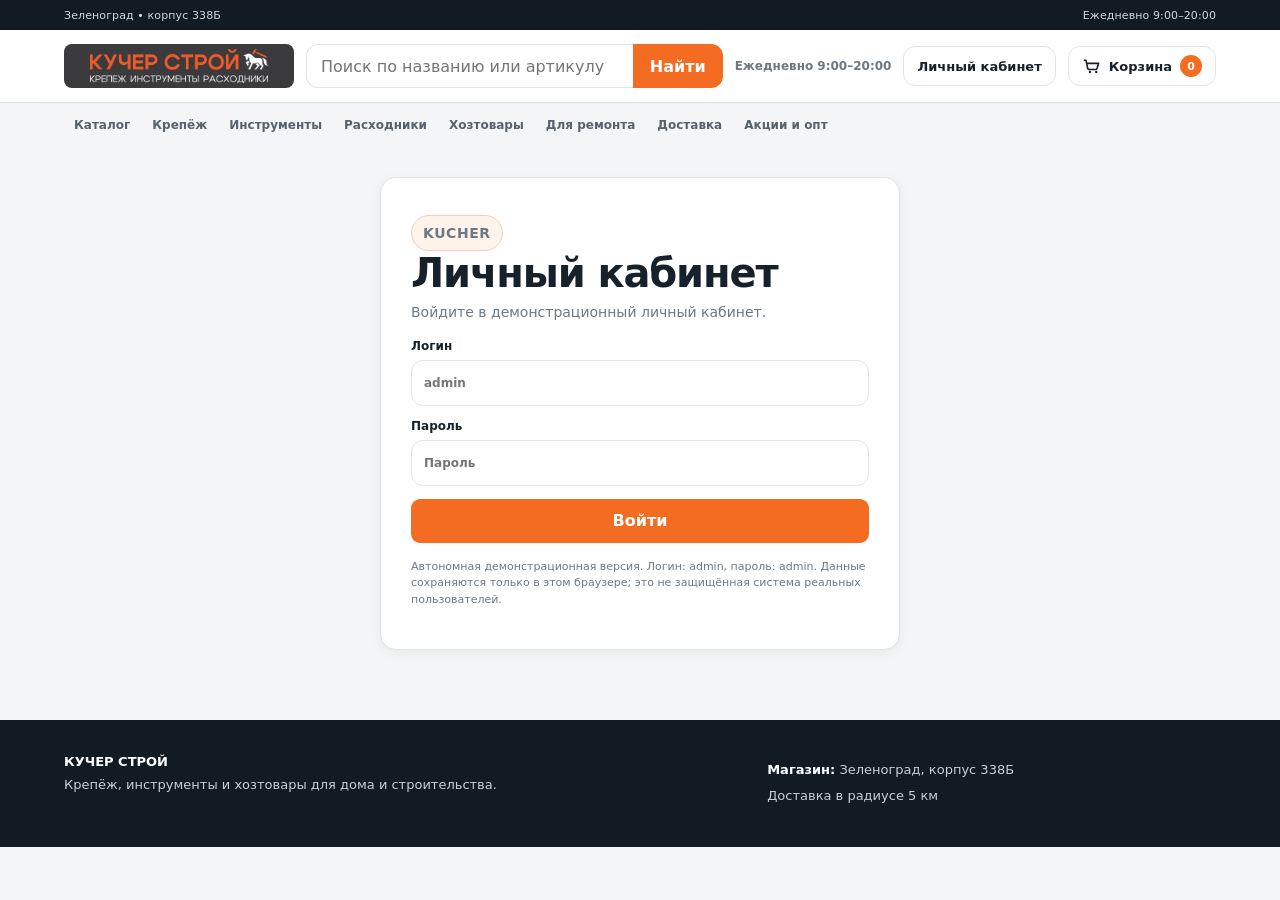
==== commit 902ef6d4: "Replace Kucher with standalone static demo" ====
--- a/auth.html
+++ b/auth.html
@@ -1 +1 @@
-<!doctype html><html lang="ru"><head><meta charset="utf-8"><meta name="viewport" content="width=device-width, initial-scale=1"><title>Вход / регистрация - КУЧЕР СТРОЙ</title><link rel="stylesheet" href="styles.css"><link rel="stylesheet" href="features.css"></head><body data-page="auth"><header class="site-header"></header><main class="section"><div class="wrap"><div class="auth-wrap"><section class="panel auth-card"><div class="section-heading"><div><span class="eyebrow eyebrow-dark">Kucher</span><h1>Личный кабинет</h1><p>Войдите или зарегистрируйтесь по email либо номеру телефона.</p></div></div><div class="auth-tabs"><button class="auth-tab active" type="button" data-auth-tab="login">Войти</button><button class="auth-tab" type="button" data-auth-tab="register">Регистрация</button></div><form id="login-form" class="auth-form"><label>Email или телефон<input name="identifier" type="text" autocomplete="username" placeholder="email@example.ru или +7 (___) ___-__-__" required></label><label>Пароль<input name="password" type="password" autocomplete="current-password" placeholder="Пароль" required></label><button class="button button-primary" type="submit">Войти</button><p id="login-error" class="auth-error" hidden></p></form><form id="register-form" class="auth-form" hidden><label>Имя<input name="name" type="text" autocomplete="name" placeholder="Ваше имя"></label><label>Email или телефон<input name="identifier" type="text" autocomplete="username" placeholder="email@example.ru или +7 (___) ___-__-__" required></label><label>Пароль<input name="password" type="password" autocomplete="new-password" placeholder="Минимум 6 символов" required></label><label>Повторите пароль<input name="password2" type="password" autocomplete="new-password" placeholder="Пароль ещё раз" required></label><button class="button button-primary" type="submit">Создать аккаунт</button><p id="register-error" class="auth-error" hidden></p><p id="register-success" class="form-success" hidden>Аккаунт создан. Входим…</p></form><p class="auth-note">Сейчас это прототип: данные аккаунта хранятся в браузере. Для production-релиза авторизацию нужно перенести на backend и PostgreSQL.</p></section></div></div></main><footer class="site-footer"></footer><script src="products.js"></script><script src="app.js"></script></body></html>
+<!doctype html><html lang="ru"><head><meta charset="utf-8"><meta name="viewport" content="width=device-width, initial-scale=1"><title>Вход / регистрация - КУЧЕР СТРОЙ</title><link rel="stylesheet" href="styles.css"><link rel="stylesheet" href="features.css"></head><body data-page="auth"><header class="site-header"></header><main class="section"><div class="wrap"><div class="auth-wrap"><section class="panel auth-card"><div class="section-heading"><div><span class="eyebrow eyebrow-dark">Kucher</span><h1>Личный кабинет</h1><p>Войдите в демонстрационный личный кабинет.</p></div></div><div class="auth-tabs"><button class="auth-tab active" type="button" data-auth-tab="login">Войти</button><button class="auth-tab" type="button" data-auth-tab="register">Регистрация</button></div><form id="login-form" class="auth-form"><label>Логин<input name="identifier" type="text" autocomplete="username" placeholder="admin" required></label><label>Пароль<input name="password" type="password" autocomplete="current-password" placeholder="Пароль" required></label><button class="button button-primary" type="submit">Войти</button><p id="login-error" class="auth-error" hidden></p></form><form id="register-form" class="auth-form" hidden><label>Имя<input name="name" type="text" autocomplete="name" placeholder="Ваше имя"></label><label>Логин<input name="identifier" type="text" autocomplete="username" placeholder="admin" required></label><label>Пароль<input name="password" type="password" autocomplete="new-password" placeholder="Минимум 8 символов" minlength="8" required></label><label>Повторите пароль<input name="password2" type="password" autocomplete="new-password" placeholder="Пароль ещё раз" required></label><button class="button button-primary" type="submit">Создать аккаунт</button><p id="register-error" class="auth-error" hidden></p><p id="register-success" class="form-success" hidden>Аккаунт создан. Входим…</p></form><p class="auth-note">Автономная демонстрационная версия. Логин: admin, пароль: admin. Данные сохраняются только в этом браузере; не используйте её для реальных персональных данных.</p></section></div></div></main><footer class="site-footer"></footer><script src="products.js"></script><script src="config.js"></script><script src="app.js"></script></body></html>
--- a/styles.css
+++ b/styles.css
@@ -249,7 +249,7 @@
   .hero-box{grid-template-columns:1fr}.hero-visual{min-height:290px}.product-detail,.cart-layout,.delivery-section,.cabinet-grid{grid-template-columns:1fr}.catalog-toolbar{grid-template-columns:1fr}.catalog-toolbar .result{justify-self:start}.catalog-controls{grid-template-columns:repeat(3,1fr)}
 }
 @media(max-width:700px){
-  .topbar{display:none}.head{grid-template-columns:auto 1fr auto;padding:10px 16px;min-height:66px}.logo{width:min(176px,46vw);flex-basis:min(176px,46vw)}.account-link{display:none}.search{grid-column:1/-1;grid-row:2}.nav{padding:6px 16px 7px}.nav a{font-size:11px;padding:7px 8px}
+  .topbar{display:none}.head{grid-template-columns:auto 1fr auto;padding:10px 16px;min-height:66px}.logo{grid-column:1;grid-row:1;width:min(176px,46vw);flex-basis:min(176px,46vw)}.availability{display:none}.account-link{display:inline-flex;grid-column:2;grid-row:1;justify-self:end;min-height:36px;padding:0 8px;font-size:11px}.cart-link{grid-column:3;grid-row:1;min-height:36px;padding:0 8px}.search{grid-column:1/-1;grid-row:2}.nav{padding:6px 16px 7px}.nav a{font-size:11px;padding:7px 8px}
   .hero{padding-top:14px}.hero-box{padding:27px 22px;border-radius:14px}.hero h1{font-size:37px;letter-spacing:-1.6px}.hero p{font-size:15px}.hero-actions{gap:8px}.hero-visual{grid-template-columns:1fr 86px;min-height:250px}.hero-photo-meta{padding:14px}.hero-photo-meta strong{font-size:15px}.hero-shelf img{padding:8px}
   .categories{grid-template-columns:1fr 1fr}.products{grid-template-columns:1fr 1fr;gap:9px}.product-image{height:160px}.product-body{padding:11px}.product-name{font-size:13px}.price{font-size:18px}
   .trust-strip{grid-template-columns:1fr}.trust-strip article{border-right:0!important;border-bottom:1px solid var(--line)}.trust-strip article:last-child{border-bottom:0}.catalog-controls{grid-template-columns:1fr}.catalog-toolbar{padding:10px}
--- a/features.css
+++ b/features.css
@@ -4,3 +4,284 @@
 .cart-flyer img{width:100%;height:100%;object-fit:contain;border-radius:10px}
 .card-action:disabled,#add-product:disabled{cursor:wait;opacity:.8}
 .map-api-placeholder{font-size:13px}
+
+/* Personal cabinet only — deliberately scoped so the storefront keeps its existing UI. */
+body[data-page="cabinet"] .cabinet-page{padding-top:30px}
+body[data-page="cabinet"] .cabinet-page-heading{align-items:center;margin-bottom:22px}
+body[data-page="cabinet"] .cabinet-page-heading h1{font-size:clamp(30px,3vw,40px);margin-top:11px}
+body[data-page="cabinet"] .cabinet-page-heading h1 span{color:var(--orange)}
+body[data-page="cabinet"] .cabinet-logout{min-height:42px}
+body[data-page="cabinet"] .cabinet-metrics{display:grid;grid-template-columns:repeat(4,minmax(0,1fr));gap:12px;margin-bottom:18px}
+body[data-page="cabinet"] .cabinet-metric{display:flex;align-items:center;gap:13px;min-width:0;padding:17px 18px;border:1px solid var(--line);border-radius:12px;background:#fff}
+body[data-page="cabinet"] .cabinet-metric-icon{display:grid;place-items:center;flex:0 0 42px;width:42px;height:42px;border-radius:9px;background:#f2f4f5;color:var(--ink);font-size:20px;font-weight:850}
+body[data-page="cabinet"] .cabinet-metric:nth-child(2) .cabinet-metric-icon{background:var(--orange-soft);color:var(--orange)}
+body[data-page="cabinet"] .cabinet-metric>div{display:grid;gap:5px;min-width:0}
+body[data-page="cabinet"] .cabinet-metric>div>span{color:var(--muted);font-size:11px;font-weight:700;line-height:1.3}
+body[data-page="cabinet"] .cabinet-metric strong{font-size:clamp(17px,1.7vw,23px);line-height:1.1;letter-spacing:-.5px;overflow-wrap:anywhere}
+body[data-page="cabinet"] .cabinet-layout{display:grid;grid-template-columns:238px minmax(0,1fr);align-items:start;gap:18px}
+body[data-page="cabinet"] .cabinet-sidebar{position:sticky;top:112px;padding:0;overflow:hidden}
+body[data-page="cabinet"] .cabinet-sidebar-title{padding:19px 18px 13px;font-size:11px;font-weight:900;letter-spacing:.08em;text-transform:uppercase;color:var(--muted)}
+body[data-page="cabinet"] .cabinet-tabs{display:grid;gap:3px;padding:0 9px 13px}
+body[data-page="cabinet"] .cabinet-tab{display:flex;align-items:center;gap:11px;width:100%;min-height:44px;padding:10px 11px;border:1px solid transparent;border-radius:8px;background:transparent;color:#46515c;text-align:left;font-size:13px;font-weight:760}
+body[data-page="cabinet"] .cabinet-tab>span:first-child{display:grid;place-items:center;width:20px;height:20px;color:#75808a;font-size:18px}
+body[data-page="cabinet"] .cabinet-tab:hover{background:#f6f7f8;color:var(--ink)}
+body[data-page="cabinet"] .cabinet-tab.active{border-color:#f5d7c7;background:#fff4ed;color:var(--orange-dark)}
+body[data-page="cabinet"] .cabinet-tab.active>span:first-child{color:var(--orange)}
+body[data-page="cabinet"] .cabinet-tab-count{display:inline-flex!important;align-items:center;justify-content:center;margin-left:auto;min-width:22px;height:22px;padding:0 6px;border-radius:99px;background:#edf0f2;color:#58636d;font-size:10px;font-weight:900}
+body[data-page="cabinet"] .cabinet-sidebar-help{margin:0 12px 12px;padding:14px 13px;border-top:1px solid var(--line);background:#fafbfb}
+body[data-page="cabinet"] .cabinet-sidebar-help>strong{font-size:12px}
+body[data-page="cabinet"] .cabinet-sidebar-help p{margin:6px 0 8px;color:var(--muted);font-size:11px;line-height:1.5}
+body[data-page="cabinet"] .cabinet-inline-link,body[data-page="cabinet"] .cabinet-text-button{padding:0;border:0;background:transparent;color:var(--orange-dark);font-size:11px;font-weight:850;text-align:left}
+body[data-page="cabinet"] .cabinet-inline-link:hover,body[data-page="cabinet"] .cabinet-text-button:hover{text-decoration:underline}
+body[data-page="cabinet"] .cabinet-content{min-width:0}
+body[data-page="cabinet"] .cabinet-view{min-width:0;padding:23px;margin-bottom:16px}
+body[data-page="cabinet"] .cabinet-view .panel-heading{align-items:center;margin-bottom:19px}
+body[data-page="cabinet"] .cabinet-view .panel-heading h2{margin-top:5px;font-size:23px;letter-spacing:-.6px}
+body[data-page="cabinet"] .cabinet-view .panel-heading p{margin:6px 0 0;color:var(--muted);font-size:12px;line-height:1.5}
+body[data-page="cabinet"] .cabinet-kicker{color:var(--orange-dark);font-size:9px;font-weight:950;letter-spacing:.12em}
+body[data-page="cabinet"] .cabinet-welcome{display:flex;justify-content:space-between;align-items:center;gap:24px;min-height:208px;padding:25px 28px;border-radius:11px;background:linear-gradient(115deg,#17212b 0%,#24313b 72%,#303d46 100%);color:#fff;overflow:hidden}
+body[data-page="cabinet"] .cabinet-welcome-copy{position:relative;z-index:1;max-width:540px}
+body[data-page="cabinet"] .cabinet-welcome-label{font-size:10px;letter-spacing:.15em;font-weight:900;color:#ffb58c}
+body[data-page="cabinet"] .cabinet-welcome h3{margin:10px 0 8px;font-size:clamp(21px,2.4vw,29px);line-height:1.1;letter-spacing:-.8px}
+body[data-page="cabinet"] .cabinet-welcome p{max-width:470px;margin:0;color:#c8d0d6;font-size:12px;line-height:1.6}
+body[data-page="cabinet"] .cabinet-welcome-actions{display:flex;gap:9px;flex-wrap:wrap;margin-top:18px}
+body[data-page="cabinet"] .cabinet-welcome-actions .button{min-height:39px;padding:0 12px;font-size:11px}
+body[data-page="cabinet"] .cabinet-welcome-actions .button-secondary{border:1px solid #56616a;background:transparent;color:#fff}
+body[data-page="cabinet"] .cabinet-welcome-actions .button-secondary:hover{background:#35434e}
+body[data-page="cabinet"] .cabinet-welcome-mark{position:relative;display:grid;place-items:center;flex:0 0 145px;width:145px;height:145px;border:1px solid rgba(255,255,255,.12);border-radius:50%;background:rgba(255,255,255,.025)}
+body[data-page="cabinet"] .cabinet-welcome-mark>span{font-size:65px;font-weight:950;line-height:1;color:#fff;letter-spacing:-8px;margin-left:-6px}
+body[data-page="cabinet"] .cabinet-welcome-mark>i{position:absolute;right:8px;width:33px;height:6px;transform:skew(-25deg);border-radius:2px;background:var(--orange)}
+body[data-page="cabinet"] .cabinet-welcome-mark>i:nth-of-type(1){top:39px}
+body[data-page="cabinet"] .cabinet-welcome-mark>i:nth-of-type(2){top:54px;width:27px}
+body[data-page="cabinet"] .cabinet-welcome-mark>i:nth-of-type(3){top:69px;width:21px}
+body[data-page="cabinet"] .cabinet-overview-grid{display:grid;grid-template-columns:1fr 1fr;gap:13px;margin-top:14px}
+body[data-page="cabinet"] .cabinet-mini-card{min-width:0;padding:17px;border:1px solid var(--line);border-radius:10px}
+body[data-page="cabinet"] .cabinet-mini-card-heading{display:flex;align-items:center;justify-content:space-between;gap:8px;margin-bottom:14px}
+body[data-page="cabinet"] .cabinet-mini-card-heading h3{margin:0;font-size:13px;letter-spacing:-.2px}
+body[data-page="cabinet"] .cabinet-recent-order-top,body[data-page="cabinet"] .cabinet-recent-order-bottom{display:flex;align-items:center;justify-content:space-between;gap:10px}
+body[data-page="cabinet"] .cabinet-recent-order-top>strong{font-size:12px}
+body[data-page="cabinet"] .cabinet-recent-order>p{margin:8px 0;color:var(--muted);font-size:11px}
+body[data-page="cabinet"] .cabinet-recent-order-bottom{padding-top:10px;border-top:1px solid var(--line)}
+body[data-page="cabinet"] .cabinet-recent-order-bottom>b{font-size:15px}
+body[data-page="cabinet"] .cabinet-status{display:inline-flex;align-items:center;justify-content:center;max-width:100%;padding:6px 8px;border-radius:5px;font-size:9px;font-weight:900;line-height:1.3;text-align:center;background:#f0f2f4;color:#5a6570}
+body[data-page="cabinet"] .cabinet-status.pending{background:#fff2df;color:#8c5b11}
+body[data-page="cabinet"] .cabinet-status.confirmed{background:#eaf3ff;color:#245e9b}
+body[data-page="cabinet"] .cabinet-status.processing{background:#f0ebff;color:#6650a4}
+body[data-page="cabinet"] .cabinet-status.shipped{background:#e9f2fb;color:#295d7d}
+body[data-page="cabinet"] .cabinet-status.delivered{background:#e8f5ee;color:#247a52}
+body[data-page="cabinet"] .cabinet-status.cancelled{background:#fff0ed;color:#b4462f}
+body[data-page="cabinet"] .cabinet-profile-summary{display:grid;gap:10px}
+body[data-page="cabinet"] .cabinet-profile-summary-row{display:grid;grid-template-columns:75px minmax(0,1fr);gap:8px;align-items:start;font-size:11px}
+body[data-page="cabinet"] .cabinet-profile-summary-row span{color:var(--muted)}
+body[data-page="cabinet"] .cabinet-profile-summary-row strong{overflow-wrap:anywhere;font-weight:750}
+body[data-page="cabinet"] .cabinet-shortcuts{display:grid;grid-template-columns:1fr 1fr;gap:9px;margin-top:14px}
+body[data-page="cabinet"] .cabinet-shortcuts>button{display:flex;align-items:center;gap:12px;min-width:0;padding:13px;border:1px solid var(--line);border-radius:9px;background:#fff;text-align:left}
+body[data-page="cabinet"] .cabinet-shortcuts>button:hover{border-color:#f0c4ac;background:#fffaf7}
+body[data-page="cabinet"] .cabinet-shortcuts>button>span:first-child{display:grid;place-items:center;flex:0 0 35px;width:35px;height:35px;border-radius:8px;background:#f2f4f5;font-size:17px}
+body[data-page="cabinet"] .cabinet-shortcuts>button>span:nth-child(2){display:grid;gap:4px;min-width:0}
+body[data-page="cabinet"] .cabinet-shortcuts b{font-size:11px}
+body[data-page="cabinet"] .cabinet-shortcuts small{color:var(--muted);font-size:10px;line-height:1.4}
+body[data-page="cabinet"] .cabinet-shortcuts>button>strong{margin-left:auto;color:var(--orange);font-size:18px}
+body[data-page="cabinet"] .cabinet-empty-state{display:flex;flex-direction:column;align-items:center;justify-content:center;min-height:235px;padding:28px 18px;text-align:center}
+body[data-page="cabinet"] .cabinet-empty-state.compact{min-height:150px;padding:17px 10px}
+body[data-page="cabinet"] .cabinet-empty-symbol{display:grid;place-items:center;width:44px;height:44px;border-radius:10px;background:#f1f4f5;color:#697681;font-size:23px}
+body[data-page="cabinet"] .cabinet-empty-state h3,body[data-page="cabinet"] .cabinet-empty-state>strong{margin:13px 0 5px;font-size:14px}
+body[data-page="cabinet"] .cabinet-empty-state p{max-width:400px;margin:4px auto 14px;color:var(--muted);font-size:12px;line-height:1.6}
+body[data-page="cabinet"] .cabinet-empty-state .button{min-height:38px;font-size:11px}
+body[data-page="cabinet"] .cabinet-empty-note{margin:0;color:var(--muted);font-size:11px;line-height:1.6}
+body[data-page="cabinet"] .cabinet-list-controls{display:grid;grid-template-columns:minmax(0,1fr) 200px;gap:12px;margin-bottom:16px;padding:13px;border:1px solid var(--line);border-radius:9px;background:#fafbfb}
+body[data-page="cabinet"] .cabinet-list-controls label,body[data-page="cabinet"] .cabinet-form label,body[data-page="cabinet"] .cabinet-password-form label{display:grid;gap:7px;color:#46515b;font-size:11px;font-weight:820}
+body[data-page="cabinet"] .cabinet-list-controls input,body[data-page="cabinet"] .cabinet-list-controls select,body[data-page="cabinet"] .cabinet-form input,body[data-page="cabinet"] .cabinet-form textarea,body[data-page="cabinet"] .cabinet-password-form input{width:100%;min-width:0;min-height:42px;padding:10px 12px;border:1px solid #dbe1e5;border-radius:7px;background:#fff;color:var(--ink);font-size:12px;outline:none}
+body[data-page="cabinet"] .cabinet-form textarea{resize:vertical;min-height:90px;line-height:1.5}
+body[data-page="cabinet"] .cabinet-list-controls input:focus,body[data-page="cabinet"] .cabinet-list-controls select:focus,body[data-page="cabinet"] .cabinet-form input:focus,body[data-page="cabinet"] .cabinet-form textarea:focus,body[data-page="cabinet"] .cabinet-password-form input:focus{border-color:#f1a77d;box-shadow:0 0 0 3px rgba(243,108,33,.09)}
+body[data-page="cabinet"] .cabinet-order-list,body[data-page="cabinet"] .cabinet-request-list{display:grid;gap:12px}
+body[data-page="cabinet"] .cabinet-order-card,body[data-page="cabinet"] .cabinet-request-card{padding:17px;border:1px solid var(--line);border-radius:10px;background:#fff}
+body[data-page="cabinet"] .cabinet-order-top,body[data-page="cabinet"] .cabinet-request-top{display:flex;align-items:flex-start;justify-content:space-between;gap:14px;padding-bottom:13px;border-bottom:1px solid var(--line)}
+body[data-page="cabinet"] .cabinet-order-number{color:var(--muted);font-size:9px;font-weight:950;letter-spacing:.1em}
+body[data-page="cabinet"] .cabinet-order-top p,body[data-page="cabinet"] .cabinet-request-top p{margin:5px 0 0;color:var(--muted);font-size:11px}
+body[data-page="cabinet"] .cabinet-order-summary{display:grid;grid-template-columns:repeat(3,minmax(0,1fr));gap:12px;padding:14px 0}
+body[data-page="cabinet"] .cabinet-order-summary>div{display:grid;gap:5px;min-width:0}
+body[data-page="cabinet"] .cabinet-order-summary span{color:var(--muted);font-size:10px}
+body[data-page="cabinet"] .cabinet-order-summary strong{font-size:12px;overflow-wrap:anywhere}
+body[data-page="cabinet"] .cabinet-order-details{padding:11px 0;border-top:1px solid var(--line);border-bottom:1px solid var(--line)}
+body[data-page="cabinet"] .cabinet-order-details summary{cursor:pointer;color:#38444e;font-size:11px;font-weight:850}
+body[data-page="cabinet"] .cabinet-order-items{display:grid;gap:9px;margin:12px 0;padding:0;list-style:none}
+body[data-page="cabinet"] .cabinet-order-items li{display:grid;grid-template-columns:minmax(0,1fr) auto auto;align-items:start;gap:12px;font-size:11px}
+body[data-page="cabinet"] .cabinet-order-items li>span:nth-child(2){color:var(--muted);white-space:nowrap}
+body[data-page="cabinet"] .cabinet-order-items li>strong{white-space:nowrap}
+body[data-page="cabinet"] .cabinet-order-delivery,body[data-page="cabinet"] .cabinet-request-details{display:grid;grid-template-columns:130px minmax(0,1fr);gap:8px 12px;margin-top:13px;font-size:11px}
+body[data-page="cabinet"] .cabinet-order-delivery>span,body[data-page="cabinet"] .cabinet-request-details>span{color:var(--muted)}
+body[data-page="cabinet"] .cabinet-order-delivery>strong,body[data-page="cabinet"] .cabinet-request-details>strong{overflow-wrap:anywhere}
+body[data-page="cabinet"] .cabinet-order-actions{display:flex;align-items:center;gap:13px;flex-wrap:wrap;padding-top:13px}
+body[data-page="cabinet"] .cabinet-order-actions .button{min-height:35px;padding:0 11px;font-size:10px}
+body[data-page="cabinet"] .cabinet-danger-button{padding:7px 0;border:0;background:transparent;color:var(--red);font-size:10px;font-weight:850}
+body[data-page="cabinet"] .cabinet-danger-button:hover{text-decoration:underline}
+body[data-page="cabinet"] .cabinet-form-grid{display:grid;grid-template-columns:1fr 1fr;gap:16px}
+body[data-page="cabinet"] .cabinet-field-wide{grid-column:1/-1}
+body[data-page="cabinet"] .cabinet-optional,body[data-page="cabinet"] .cabinet-password-form small{color:var(--muted);font-size:10px;font-weight:500}
+body[data-page="cabinet"] .cabinet-form-footer{display:flex;align-items:center;justify-content:space-between;gap:12px;flex-wrap:wrap;margin-top:22px;padding-top:17px;border-top:1px solid var(--line)}
+body[data-page="cabinet"] .cabinet-form-footer .button,body[data-page="cabinet"] .cabinet-password-form .button{min-height:42px;font-size:11px}
+body[data-page="cabinet"] .cabinet-feedback{margin:15px 0 0}
+body[data-page="cabinet"] .cabinet-cart-list{display:grid;gap:0}
+body[data-page="cabinet"] .cabinet-cart-item{grid-template-columns:64px minmax(0,1fr) 86px 95px;gap:12px;align-items:center;padding:15px 0}
+body[data-page="cabinet"] .cabinet-cart-item img{width:64px;height:64px;border:1px solid #edf0f2;border-radius:8px;background:#f7f8f8;object-fit:contain}
+body[data-page="cabinet"] .cabinet-cart-item-info{display:grid;gap:6px;min-width:0}
+body[data-page="cabinet"] .cabinet-cart-item-info b{font-size:12px;line-height:1.45}
+body[data-page="cabinet"] .cabinet-cart-item-info>span{color:var(--muted);font-size:11px}
+body[data-page="cabinet"] .cabinet-remove-item{justify-self:start;padding:0;border:0;background:transparent;color:var(--red);font-size:10px;font-weight:750}
+body[data-page="cabinet"] .cabinet-remove-item:hover{text-decoration:underline}
+body[data-page="cabinet"] .cabinet-qty-label{display:grid;gap:5px;color:var(--muted);font-size:10px;font-weight:750}
+body[data-page="cabinet"] .cabinet-qty-label input{width:100%;min-width:0;height:36px;padding:0 8px;border:1px solid var(--line);border-radius:6px;background:#fff;font-size:12px}
+body[data-page="cabinet"] .cabinet-cart-line-total{text-align:right;font-size:12px;white-space:nowrap}
+body[data-page="cabinet"] .cabinet-total{display:flex;justify-content:space-between;gap:12px;margin:17px 0 0;padding-top:16px;border-top:1px solid var(--line);font-size:13px}
+body[data-page="cabinet"] .cabinet-total>b{font-size:20px;letter-spacing:-.4px}
+body[data-page="cabinet"] .cabinet-cart-actions{display:flex;justify-content:space-between;gap:10px;flex-wrap:wrap;margin-top:16px}
+body[data-page="cabinet"] .cabinet-cart-actions .button{min-height:42px;font-size:11px}
+body[data-page="cabinet"] .cabinet-cart-actions .cabinet-checkout{margin-left:auto}
+body[data-page="cabinet"] .cabinet-cart-actions .button:disabled{cursor:not-allowed;opacity:.45;transform:none;box-shadow:none}
+body[data-page="cabinet"] .cabinet-password-form{max-width:470px;gap:15px}
+body[data-page="cabinet"] .cabinet-security-note{margin-top:25px;padding:15px;border:1px solid #f1d7c8;border-radius:8px;background:#fff9f5}
+body[data-page="cabinet"] .cabinet-security-note strong{font-size:11px}
+body[data-page="cabinet"] .cabinet-security-note p{margin:6px 0 0;color:#665b54;font-size:11px;line-height:1.65}
+body[data-page="cabinet"] .cabinet-section-title{margin-bottom:22px}
+body[data-page="cabinet"] .cabinet-section-title .button{min-height:39px;padding:0 12px;font-size:11px;white-space:nowrap}
+
+@media(max-width:1050px){
+  body[data-page="cabinet"] .cabinet-metrics{grid-template-columns:repeat(2,minmax(0,1fr))}
+  body[data-page="cabinet"] .cabinet-layout{grid-template-columns:205px minmax(0,1fr);gap:13px}
+  body[data-page="cabinet"] .cabinet-view{padding:18px}
+  body[data-page="cabinet"] .cabinet-cart-item{grid-template-columns:56px minmax(0,1fr) 75px;gap:10px}
+  body[data-page="cabinet"] .cabinet-cart-item img{width:56px;height:56px}
+  body[data-page="cabinet"] .cabinet-cart-line-total{grid-column:2/4;text-align:right}
+}
+@media(max-width:800px){
+  body[data-page="cabinet"] .cabinet-layout{grid-template-columns:1fr}
+  body[data-page="cabinet"] .cabinet-sidebar{position:static}
+  body[data-page="cabinet"] .cabinet-sidebar-title{padding-bottom:9px}
+  body[data-page="cabinet"] .cabinet-tabs{grid-template-columns:repeat(3,minmax(0,1fr));padding-bottom:11px}
+  body[data-page="cabinet"] .cabinet-tab{gap:6px;padding:9px 8px;font-size:11px}
+  body[data-page="cabinet"] .cabinet-tab>span:first-child{width:17px;font-size:15px}
+  body[data-page="cabinet"] .cabinet-sidebar-help{display:none}
+  body[data-page="cabinet"] .cabinet-welcome-mark{flex-basis:110px;width:110px;height:110px}
+  body[data-page="cabinet"] .cabinet-welcome-mark>span{font-size:51px}
+  body[data-page="cabinet"] .cabinet-welcome-mark>i{right:3px}
+}
+@media(max-width:560px){
+  body[data-page="cabinet"] .cabinet-page{padding-top:20px}
+  body[data-page="cabinet"] .cabinet-page-heading{align-items:flex-start;flex-direction:column}
+  body[data-page="cabinet"] .cabinet-page-heading h1{font-size:29px}
+  body[data-page="cabinet"] .cabinet-metrics{gap:8px}
+  body[data-page="cabinet"] .cabinet-metric{gap:9px;padding:12px}
+  body[data-page="cabinet"] .cabinet-metric-icon{flex-basis:34px;width:34px;height:34px;font-size:17px}
+  body[data-page="cabinet"] .cabinet-metric>div>span{font-size:9px}
+  body[data-page="cabinet"] .cabinet-metric strong{font-size:17px}
+  body[data-page="cabinet"] .cabinet-tabs{grid-template-columns:repeat(2,minmax(0,1fr))}
+  body[data-page="cabinet"] .cabinet-tab{min-height:40px}
+  body[data-page="cabinet"] .cabinet-view{padding:15px}
+  body[data-page="cabinet"] .cabinet-view .panel-heading{align-items:flex-start;flex-direction:column}
+  body[data-page="cabinet"] .cabinet-welcome{padding:21px;min-height:0}
+  body[data-page="cabinet"] .cabinet-welcome-mark{display:none}
+  body[data-page="cabinet"] .cabinet-welcome h3{font-size:23px}
+  body[data-page="cabinet"] .cabinet-overview-grid,body[data-page="cabinet"] .cabinet-shortcuts{grid-template-columns:1fr}
+  body[data-page="cabinet"] .cabinet-list-controls{grid-template-columns:1fr}
+  body[data-page="cabinet"] .cabinet-form-grid{grid-template-columns:1fr;gap:14px}
+  body[data-page="cabinet"] .cabinet-field-wide{grid-column:auto}
+  body[data-page="cabinet"] .cabinet-form-footer{align-items:flex-start;flex-direction:column}
+  body[data-page="cabinet"] .cabinet-order-summary{grid-template-columns:1fr 1fr}
+  body[data-page="cabinet"] .cabinet-order-summary>div:last-child{grid-column:1/-1}
+  body[data-page="cabinet"] .cabinet-order-items li{grid-template-columns:minmax(0,1fr) auto;gap:6px}
+  body[data-page="cabinet"] .cabinet-order-items li>strong{grid-column:2}
+  body[data-page="cabinet"] .cabinet-order-delivery,body[data-page="cabinet"] .cabinet-request-details{grid-template-columns:1fr;gap:4px}
+  body[data-page="cabinet"] .cabinet-order-delivery>span:not(:first-child),body[data-page="cabinet"] .cabinet-request-details>span:not(:first-child){margin-top:8px}
+  body[data-page="cabinet"] .cabinet-cart-item{grid-template-columns:52px minmax(0,1fr) 68px;gap:9px}
+  body[data-page="cabinet"] .cabinet-cart-item img{width:52px;height:52px}
+  body[data-page="cabinet"] .cabinet-cart-line-total{grid-column:2/4}
+  body[data-page="cabinet"] .cabinet-cart-actions{flex-direction:column}
+  body[data-page="cabinet"] .cabinet-cart-actions .button{width:100%}
+  body[data-page="cabinet"] .cabinet-cart-actions .cabinet-checkout{margin-left:0}
+  body[data-page="cabinet"] .cabinet-order-top,body[data-page="cabinet"] .cabinet-request-top{align-items:flex-start}
+  body[data-page="cabinet"] .cabinet-order-top .cabinet-status,body[data-page="cabinet"] .cabinet-request-top .cabinet-status{max-width:140px}
+}
+
+/* Functional metadata for stock-aware catalogue and a persistent manager contact path. */
+.product-meta{display:flex;flex-wrap:wrap;gap:5px 10px;margin:8px 0;color:var(--muted);font-size:11px;line-height:1.35}
+.product-sku{font-size:13px;color:var(--muted)}
+.stock-label{display:block;font-size:12px;font-weight:750;line-height:1.4;margin:6px 0}
+.stock-label.in-stock{color:#237348}
+.stock-label.out-of-stock{color:#b42318}
+.card-action:disabled,.button:disabled{cursor:not-allowed;opacity:.55;transform:none;box-shadow:none}
+.manager-error{color:#b42318;font-size:13px;font-weight:750;margin:0}
+.manager-form textarea{width:100%;padding:10px 12px;border:1px solid var(--line);border-radius:var(--radius-md);font:inherit;resize:vertical}
+.manager-form textarea:focus{outline:2px solid rgba(243,108,33,.25);border-color:var(--orange)}
+.cart-manager-contact{display:grid;grid-template-columns:minmax(0,1fr) auto;align-items:start;gap:18px;margin-top:20px;padding:22px}
+.cart-manager-contact h2{margin:0 0 6px;font-size:21px}
+.cart-manager-contact p{margin:0;color:var(--muted);line-height:1.5;font-size:14px}
+.cart-manager-contact .manager-form{grid-column:1/-1;width:100%}
+.manager-form-grid{display:grid;grid-template-columns:repeat(2,minmax(0,1fr));gap:12px}
+.manager-comment{grid-column:1/-1}
+.manager-form-grid label{display:grid;gap:7px;font-size:12px;font-weight:850}
+.manager-form-grid textarea{min-height:85px}
+@media(max-width:700px){
+  .cart-manager-contact{grid-template-columns:1fr;padding:16px}
+  .manager-form-grid{grid-template-columns:1fr}
+  .manager-comment{grid-column:auto}
+}
+
+
+/* Functional manager queue; it is not linked from the public navigation. */
+.manager-console-page{max-width:1040px}
+.manager-console-card{padding:clamp(18px,3vw,30px)}
+.manager-key-form{display:grid;grid-template-columns:minmax(0,1fr) auto;gap:10px;align-items:end;margin:20px 0}
+.manager-key-form label{grid-column:1/-1;font-size:13px;font-weight:800}
+.manager-key-form input{min-width:0;width:100%;min-height:44px;padding:10px 12px;border:1px solid var(--line);border-radius:var(--radius-md);font:inherit}
+.manager-refresh{margin:0 0 14px}
+.manager-queue{display:grid;gap:14px;margin-top:16px}
+.manager-request-card{display:grid;gap:14px;padding:18px;border:1px solid var(--line);border-radius:var(--radius-md);background:#fff}
+.manager-request-heading{display:flex;justify-content:space-between;align-items:start;gap:16px}
+.manager-request-heading p{margin:5px 0 0;color:var(--muted);font-size:13px}
+.manager-request-heading label{display:grid;gap:5px;color:var(--muted);font-size:12px;font-weight:800}
+.manager-status-select{min-width:145px;min-height:38px;padding:6px 8px;border:1px solid var(--line);border-radius:var(--radius-sm);background:#fff;color:var(--ink);font:inherit}
+.manager-request-contact{display:grid;grid-template-columns:repeat(auto-fit,minmax(170px,1fr));gap:10px}
+.manager-request-contact div{display:grid;gap:4px;overflow-wrap:anywhere}
+.manager-request-contact span{color:var(--muted);font-size:12px}
+.manager-request-comment{margin:0;padding:12px;background:#f6f7f8;border-radius:var(--radius-sm);white-space:pre-wrap;overflow-wrap:anywhere}
+.manager-request-items{display:grid;gap:8px;margin:0;padding:0;list-style:none}
+.manager-request-items li{display:grid;grid-template-columns:minmax(0,1fr) auto auto;gap:12px;align-items:start;font-size:13px}
+.manager-request-items small{display:block;color:var(--muted)}
+.manager-request-items strong{white-space:nowrap}
+@media(max-width:600px){.manager-key-form{grid-template-columns:1fr}.manager-request-heading{display:grid}.manager-request-items li{grid-template-columns:minmax(0,1fr) auto}.manager-request-items strong{grid-column:2}}
+
+
+/* Stable product-card and cart-item dimensions across navigation from the personal cabinet. */
+.products{align-items:stretch;grid-auto-rows:1fr}
+.product-card{display:flex;flex-direction:column;min-width:0;height:100%}
+.product-image{flex:0 0 218px;height:218px;min-width:0;overflow:hidden;display:flex;align-items:center;justify-content:center}
+.product-image img{display:block;width:100%;height:100%;max-width:100%;max-height:100%;object-fit:contain;object-position:center}
+.product-body{display:flex;flex:1 1 auto;flex-direction:column;min-width:0}
+.product-name{display:-webkit-box;overflow:hidden;-webkit-box-orient:vertical;-webkit-line-clamp:3;min-height:54px;overflow-wrap:anywhere}
+.card-action{margin-top:auto}
+body[data-page="cart"] main>.wrap{width:min(1240px,100%);min-width:0;margin-inline:auto}
+body[data-page="cart"] .cart-layout{grid-template-columns:minmax(0,1.45fr) minmax(270px,.65fr);align-items:start;min-width:0}
+body[data-page="cart"] #cart-items{min-width:0;overflow:hidden}
+body[data-page="cart"] .cart-item{display:grid;grid-template-columns:88px minmax(0,1fr) 112px;align-items:start;gap:16px;min-width:0;padding:18px 0}
+body[data-page="cart"] .cart-item>img{display:block;width:88px;height:88px;max-width:88px;aspect-ratio:1/1;object-fit:contain;object-position:center;padding:7px;border:1px solid var(--line);border-radius:10px;background:#f1f4f5}
+body[data-page="cart"] .cart-item>div:nth-of-type(1){min-width:0;overflow-wrap:anywhere}
+body[data-page="cart"] .cart-item h3{margin:7px 0;line-height:1.35;overflow-wrap:anywhere}
+body[data-page="cart"] .cart-item small{display:block;overflow-wrap:anywhere;color:var(--muted)}
+body[data-page="cart"] .cart-item .stock-label{line-height:1.4;overflow-wrap:anywhere}
+body[data-page="cart"] .item-actions{display:flex;flex-direction:column;align-items:flex-end;gap:9px;width:112px;min-width:0;text-align:right}
+body[data-page="cart"] .item-actions label{display:flex;align-items:center;gap:8px;white-space:nowrap;color:var(--muted);font-size:12px;font-weight:700}
+body[data-page="cart"] .item-actions input{width:54px;min-width:0}
+body[data-page="cart"] .item-actions>div{max-width:100%;overflow-wrap:anywhere}
+body[data-page="cart"] .cart-item .remove{align-self:flex-end;margin-top:0}
+body[data-page="cart"] .order-summary{min-width:0}
+@media(max-width:900px){body[data-page="cart"] .cart-layout{grid-template-columns:minmax(0,1fr)}body[data-page="cart"] .order-summary{position:static}}
+@media(max-width:600px){
+  .product-image{flex-basis:165px;height:165px}
+  body[data-page="cart"] .cart-item{grid-template-columns:68px minmax(0,1fr);gap:12px;padding:15px 0}
+  body[data-page="cart"] .cart-item>img{width:68px;height:68px;max-width:68px;padding:4px}
+  body[data-page="cart"] .item-actions{grid-column:2;width:100%;display:grid;grid-template-columns:minmax(0,1fr) auto;align-items:center;justify-items:start;gap:8px;text-align:left}
+  body[data-page="cart"] .item-actions label{grid-column:1;white-space:normal}
+  body[data-page="cart"] .item-actions>div{grid-column:2}
+  body[data-page="cart"] .cart-item .remove{grid-column:1/-1;justify-self:start;align-self:auto}
+}
